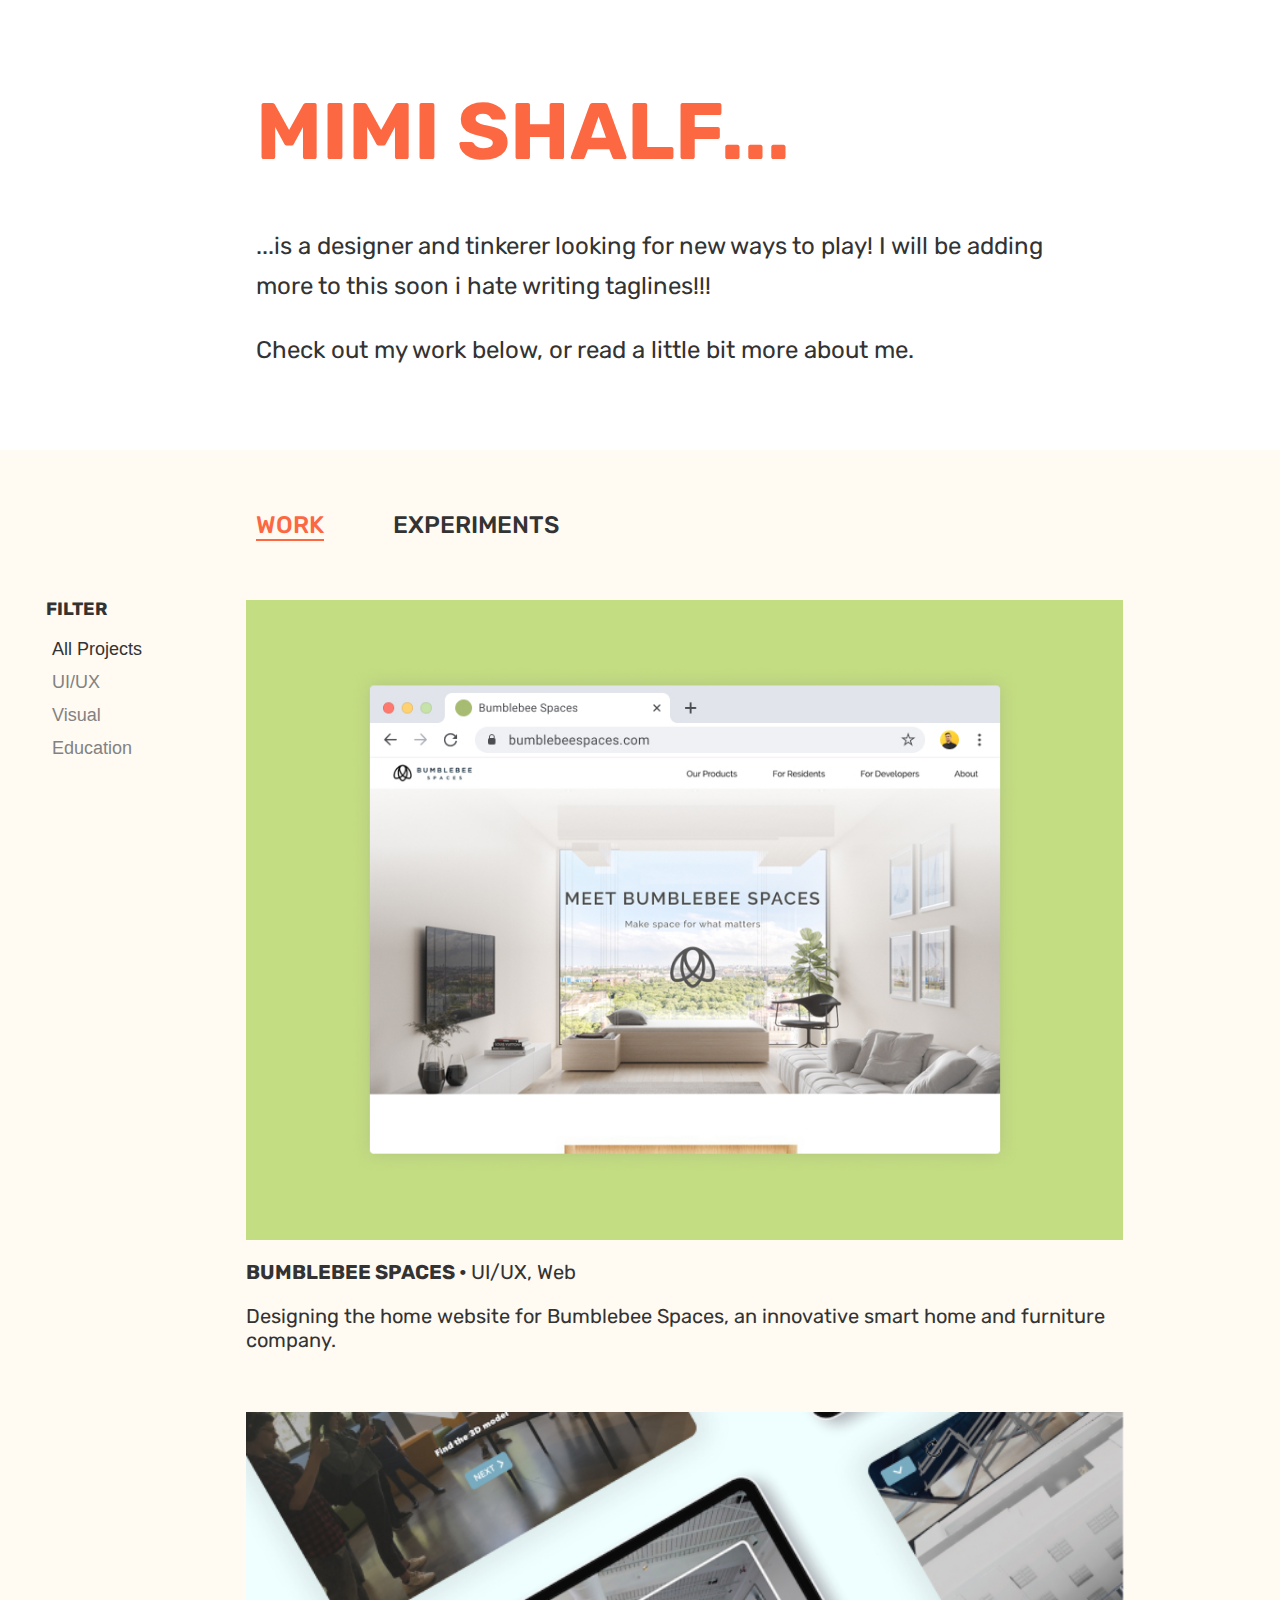
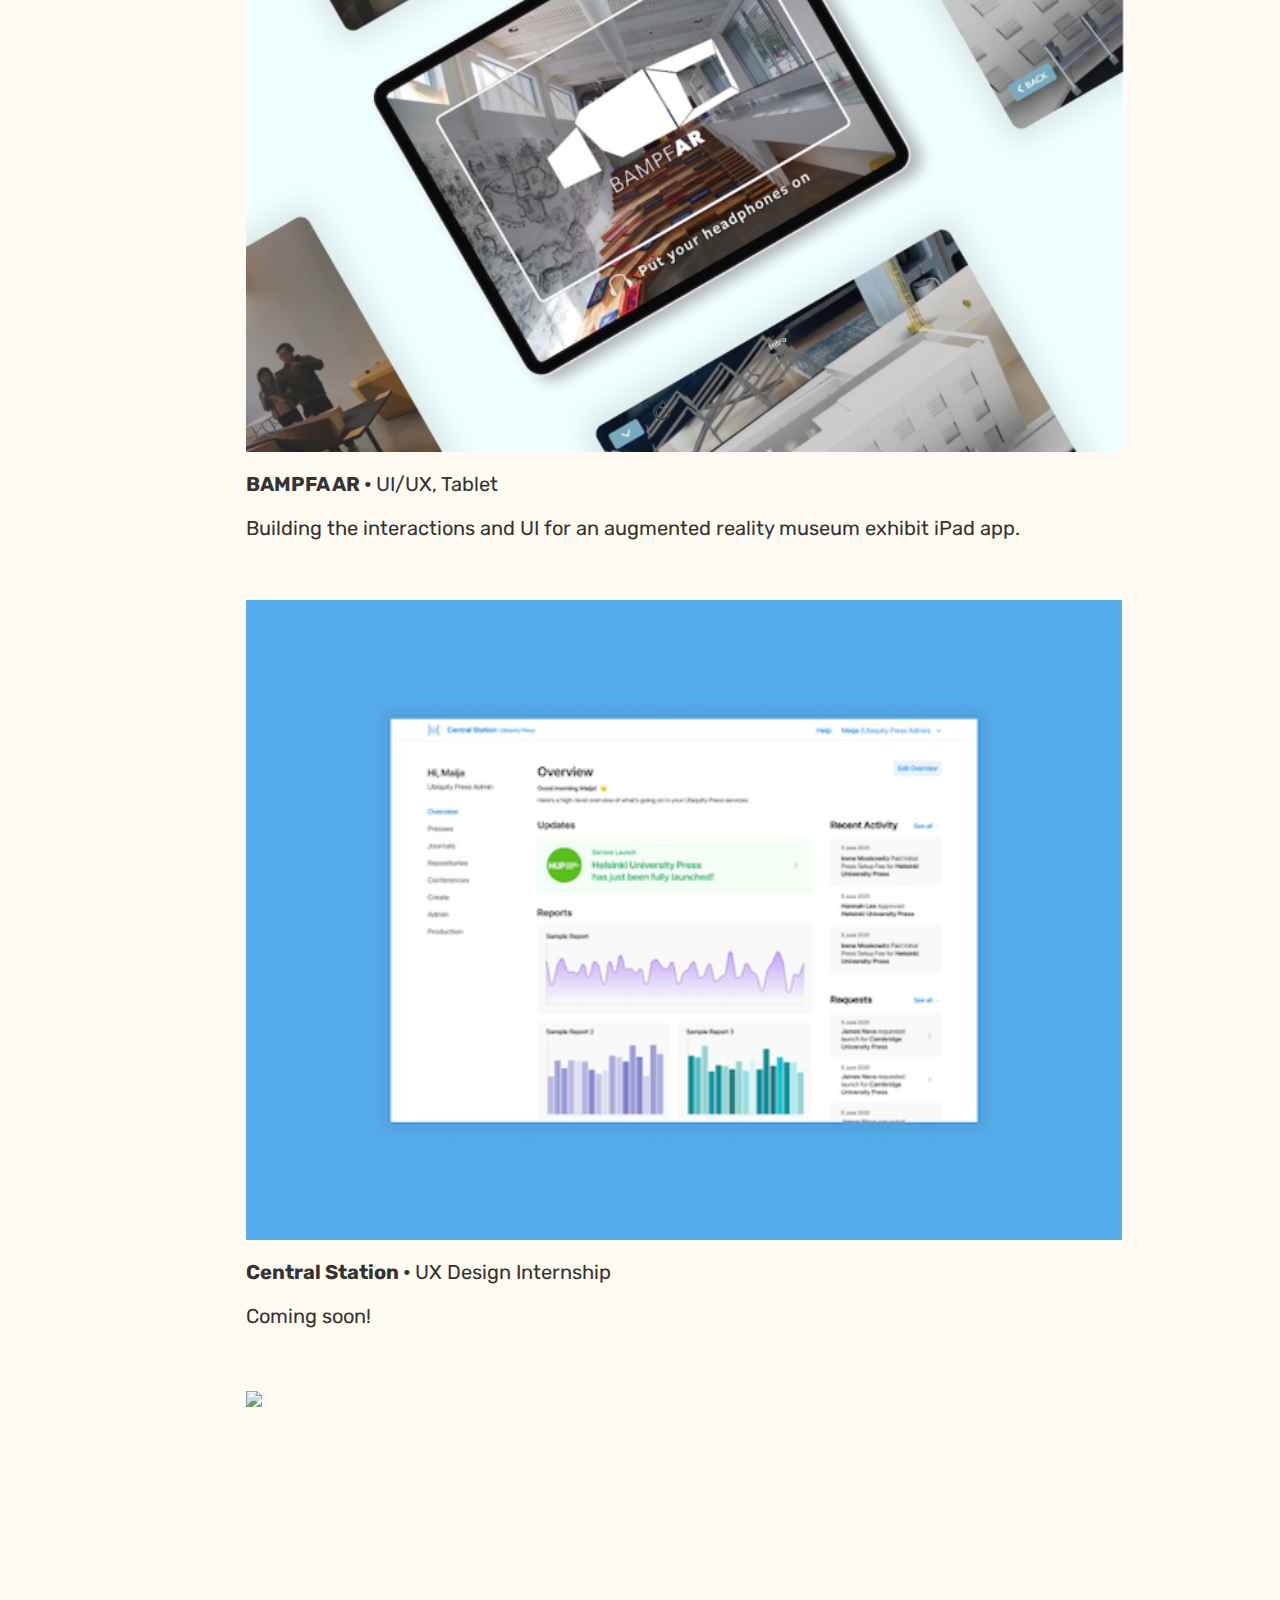
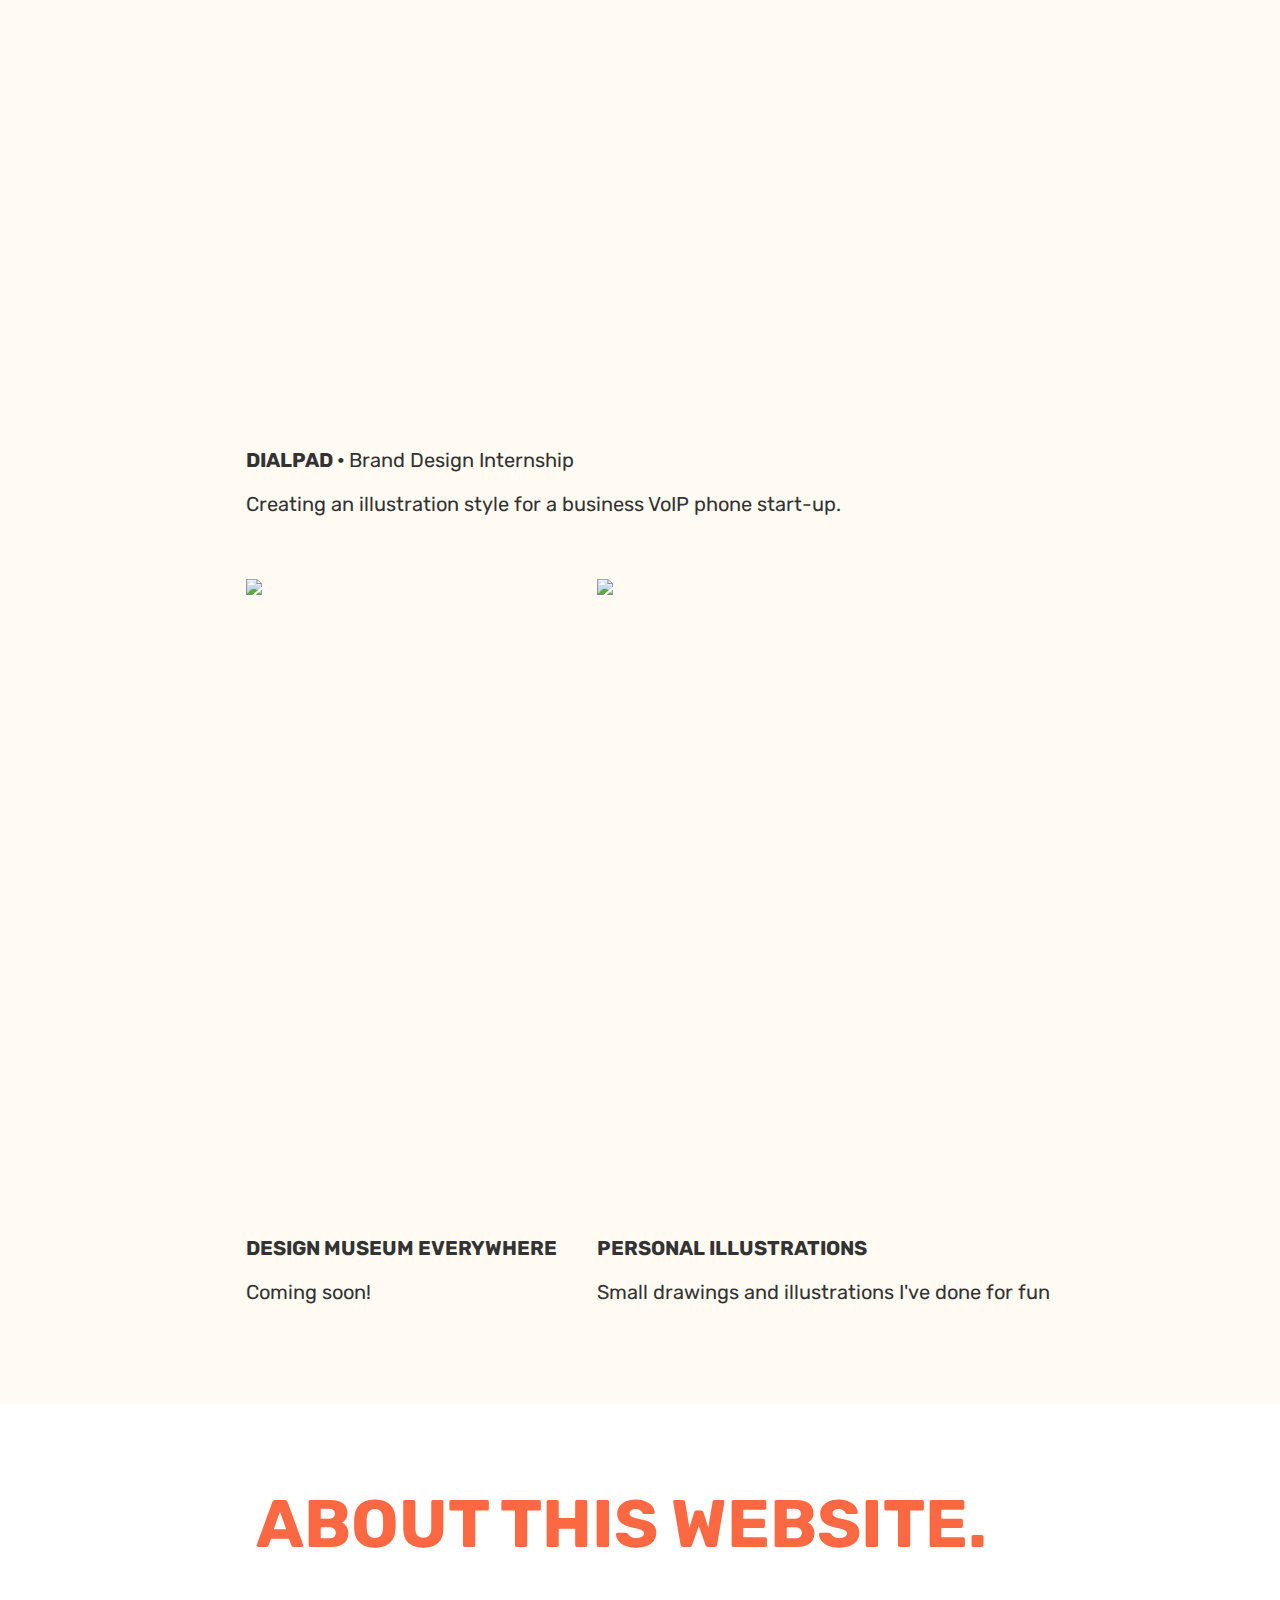
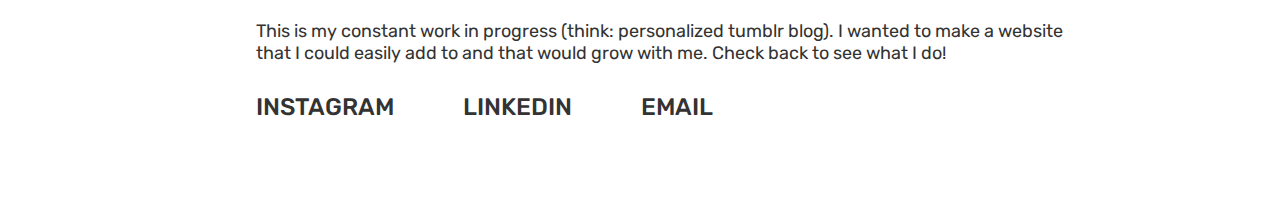
==== index.html @ 66ee8dd3 "added favicon" ====
<!DOCTYPE html>
<html>
<!-- Site accent color: #FF704B -->
<!-- Main text color: #333333 -->
<head>
	<title>Mimi Shalf | Portfolio</title>
	<!-- <meta name="viewport" content="width=device-width, initial-scale=1.0"> -->
	<meta charset="UTF-8"> 
	<meta content="width=device-width, initial-scale=1 user-scalable=yes" name="viewport"/>
	<link href="https://fonts.googleapis.com/css2?family=Rubik:wght@400;500;700&display=swap" rel="stylesheet">
	<link rel="stylesheet" type="text/css" href="resources/css/index.css">

	<!-- favicon -->
	<link rel="apple-touch-icon" sizes="180x180" href="resources/img/favicon_io/apple-touch-icon.png">
	<link rel="icon" type="image/png" sizes="32x32" href="resources/img/favicon_io/favicon-32x32.png">
	<link rel="icon" type="image/png" sizes="16x16" href="resources/img/favicon_io/favicon-16x16.png">

	<script src="https://cdn.jsdelivr.net/npm/p5@1.1.9/lib/p5.js"></script>
    <script src="resources/js/sketch.js"></script>
</head>
	<body>
		<div id="loader">
			<div id="loadingimg" class="center"></div>
		</div>
		<!-- <div class="leftside">
			<h2 class="sidewaystext upper"><a target="_blank" href="https://findtheinvisiblecow.com/">CLICK ME</a></h2>
		</div> -->
		<!-- <h2 class="sidewaystext lower">CLICK ME NEXT</h2> -->
		<div id="sketch-holder"></div>
		<div class="content-container">
			<div class="top-content container">
				<div id="top-title">
					<!-- <img class="logo inline" src="resources/img/logo.png" alt="logo"/> -->
					<h1 class="inline">MIMI SHALF...</h1>
				</div>
				<p class="intro">
					...is a designer and tinkerer looking for new ways to play!  I will be adding more to this soon i hate writing taglines!!!  
				</p>
				<p class="intro">Check out my work below, or read a little bit more about me.</p>
			</div>
			<div id="main-content" class="container">
					<div id="nav">
						<a id="work-navlink" href='work' class="navlink active">WORK</a>
						<a id="exp-navlink" href='experiments' class="navlink">EXPERIMENTS</a>
					</div>
					<div id="work">
						<div id="filtercontainer">
						  <p><b>FILTER</b></p>
						  <button class="btn active2" onclick="filterSelection('all')"> All Projects</button>
						  <button class="btn" onclick="filterSelection('uiux')">UI/UX</button>
						  <button class="btn" onclick="filterSelection('visual')">Visual</button>
						  <button class="btn" onclick="filterSelection('education')">Education</button>
						  <!-- <button class="btn" onclick="filterSelection('interactive')">Interactive</button> -->
						</div>
						<div id="projectcontainer">
							<div id="bbbspaces" class="project uiux">
								<a href="bumblebeespaces.html">
									<div class="img-hover-zoom"><img class="hero projelem" src="resources/img/bbspacescard.jpg"/></div>
									<div class="desc projelem">
										<p><span style="font-weight:700;">BUMBLEBEE SPACES • </span> UI/UX, Web</p>
										<p class="explanation">Designing the home website for Bumblebee Spaces, an innovative smart home and furniture company.</p>
									</div>
								</a>
							</div>
							<div id="bampfa" class="project uiux">
								<a href="bampfaar.html">
									<div class="img-hover-zoom"><img class="hero projelem" src="resources/img/bampfacard.jpg"/></div>
									<div class="desc projelem">
										<p><span style="font-weight:700;">BAMPFA AR • </span> UI/UX, Tablet</p>
										<p class="explanation">Building the interactions and UI for an augmented reality museum exhibit iPad app.</p>
									</div>
								</a>
							</div>
							<div id="up" class="project uiux">
								<div class="img-hover-zoom"><img class="hero projelem" src="resources/img/up_card.png"/></div>
								<div class="desc projelem">
									<p><span style="font-weight:700;">Central Station • </span> UX Design Internship</p>
									<p class="explanation">Coming soon!</p>
								</div>
							</div>
							<div id="dialpad" class="project visual">
								<div class="img-hover-zoom"><img class="hero projelem" src="resources/img/dialpadcard.jpg"/></div>
								<div class="desc projelem">
									<p><span style="font-weight:700;">DIALPAD • </span> Brand Design Internship</p>
									<p class="explanation">Creating an illustration style for a business VoIP phone start-up.</p>
								</div>
							</div>
							<div id="dme" class="project education">
								<div class="img-hover-zoom"><img class="hero projelem" src="resources/img/sdp_card.jpg"/></div>
								<div class="desc projelem">
									<p><span style="font-weight:700;">DESIGN MUSEUM EVERYWHERE</span></p>
									<p class="explanation">Coming soon!</p>
								</div>
							</div>
							<div id="dme" class="project visual">
								<a href="illustrations.html">
									<div class="img-hover-zoom"><img class="hero projelem" src="resources/img/illustrationscard.jpg"/></div>
									<div class="desc projelem">
										<p><span style="font-weight:700;">PERSONAL ILLUSTRATIONS</span></p>
										<p class="explanation">Small drawings and illustrations I've done for fun</p>
									</div>
								</a>
							</div>
						</div>
					</div>
					<div id="experiments">
						<div id="workarea"><b>No experiments yet!  Check back later.</b></div>
					</div>
			</div>
			<div class="footer-content container">
				<h2>ABOUT THIS WEBSITE.</h2>
				<p>This is my constant work in progress (think: personalized tumblr blog).  I wanted to make a website that I could easily add to and that would grow with me.  Check back to see what I do!
				</p>
				<div class="socials">
					<a class="link" href="https://www.instagram.com/pamimus/" target=_blank>INSTAGRAM</a>
					<a class="link" href="https://www.linkedin.com/in/mimishalf/" target=_blank>LINKEDIN</a>
					<a class="link" href="mailto:mimishalf@mac.com" target=_blank>EMAIL</a>
				</div>
			</div>
		</div></div>
		<script src="https://ajax.googleapis.com/ajax/libs/jquery/3.1.0/jquery.min.js"></script>
		<script src="resources/js/scripts.js"></script>
		<script src="resources/js/loading.js"></script>
	</body> 
</html>
---- resources/css/index.css ----
body {
	height: auto;
	margin: 0;
	padding: 0;
	width: 100%;
	font-family: 'Rubik', sans-serif;
	color: #333333;
	font-size: 18px;
}

h1 {
	font-weight: 700;
	color: #FB6842;
	font-size: 80px; 
}

h2 {
	font-weight: 700;
	color: #FB6842;
	font-size: 67px;
}

a {
	text-decoration: none;
	color: inherit;
}

/*loading animation*/
#loader {  
	z-index: 99;
	position:absolute;
    top:0;
	left:0;
	width:100%;
	height:100%;
	background-color:#fff;
}

#loadingimg {
	position: absolute;
	border: 12px solid #f3f3f3; 
    border-radius: 50%; 
    border-top: 12px solid #FB6842; 
    width: 70px; 
    height: 70px; 
    animation: spin 1.5s linear infinite;
    z-index: 100;
} 
  
@keyframes spin { 
    100% { 
        transform: rotate(360deg); 
    } 
} 
  
.center { 
    position: absolute; 
    top: 0; 
    bottom: 0; 
    left: 0; 
    right: 0; 
    margin: auto; 
}


/*GENERAL PAGE FORMATTING START*/

.top-content {
	margin-top: -90px;
	padding-right: 16vw;
	padding-left: 17vw;
	/*overflow: hidden;*/
	/*top: 0;*/
	/*position: absolute;*/
}
/*reducing space between top title and bottom*/
#top-title {
	margin-bottom: -30px;
}
/*formatting text for intro paragraph*/
.intro {
	font-size: 24px;
	line-height: 40px;
}
#sketch-holder {
	position: relative;
}
/*holds all content in index.html*/
.content-container {
	/*max-width: 796px;*/
	top: 0;
	position: absolute;
	margin-left: 3vw;
	margin-right: 3vw;
	padding-top: 120px;
}

/*individual div containers*/
.container { 
	margin-bottom: 80px;
}

.footer-content {
	padding-right: 17vw;
	padding-left: 17vw;
}
/*for inline elems (mainly main title)*/
.inline {
	display: inline-block;
	vertical-align: middle;
}

#nav {
	/*margin-left: 3vw;*/
	margin-bottom: 30px;
}

/*for all individual link elems (social links and nav menu)*/
.link, .navlink {
	font-weight: 500;
	margin-right: 65px;
	text-decoration: none;
	color: #333333;
	font-size: 24px;
	line-height: 50px;
}

.link:hover, .navlink:hover {
	color: #FB6842;
	transition: 0.3s;
}

/*when a menu element is active*/
.active {
	 border-bottom: 2px solid currentColor;
	 color: #FB6842;
}

.logo {
	margin-right: 30px;
}

/*GENERAL PAGE FORMATTING END*/

/*CONTENT HIDE/SHOW STUFF START*/
#experiments {
	display: none;
}
/*CONTENT HIDE/SHOW STUFF END*/

/*PROJECT CARDS FORMATTING START*/
.hero {
	height: 300px;
}

/*Image hover zoom effect*/
.img-hover-zoom{
	height: 300px;
	overflow: hidden;
}

.img-hover-zoom img {
  transition: transform .5s ease;
}

.img-hover-zoom:hover img {
  opacity: 0.8;
  transition: 0.5s ease;
  transform: scale(1.05);
}

/*Entire project card formatting*/
.project {
	margin-top: 20px;
	margin-right: 40px;
	margin-bottom: 20px;
}

.project:hover {
	cursor: pointer;
}

/*Work section formatting*/
#work {
	margin-right: 10vw;
	display:flex;
	/*width: 100%;*/
}

#projectcontainer {
	display: inline-flex;
	flex-wrap: wrap;
	align-items: stretch;
	font-size: 20px;
}

/*FILTER START*/
#filtercontainer {
	display: flex;
	flex-direction: column;
	margin: initial;
	margin-left: -210px;
	margin-right: 7vw;
	/*width: 20vw;*/
}

/*responsiveness*/
@media screen and (max-width: 1080px) {
	#filtercontainer {
		display: none;
	}
}

.btn {
	color: #828282;
	font-weight: 500;
	margin-bottom: 10px;
	font-size: 18px;
	text-align: left;
	min-width: 110px;
}

.active2 {
	color: #333333;
	/*font-weight: 600;*/
}

.hide {
	display:none;
}

button {
	border: none;
	background: none;
}

button:focus {
	outline: 0;
}

button:hover {
	cursor: pointer;
	color: #333333;
	transition: 0.5s;
	/*font-weight: 700;*/
}
/*FILTER END*/
/*PROJECT FORMATTING END*/

/*Experiments*/
#workarea {
	margin-top: 30px;
	padding: 20px;
	width: 62vw;
	height: 78vh;
	outline: 2px solid #FB6842;
}
/*PROJECT CARDS FORMATTING END*/

/*TAN BACKGROUND FORMATTING START*/
#main-content {
	padding-top: 50px;
	padding-bottom: 60px;
	background-color: #FFFAF2;
	width: 85%;
	margin-left: -3vw;
	padding-left: 20vw;
}
/*TAN BACKGROUND FORMATTING END*/

@media screen and (max-width: 1300px) {
	.hero {
		height: 50vw;
	}
	.desc {
		margin-top: 0;
	}
	.img-hover-zoom{
		height: 50vw;
		overflow: hidden;
	}
}

@media screen and (max-width: 750px) {
	#projectcontainer {
	display: inline-flex;
	flex-wrap: wrap;
	align-items: stretch;
	font-size: 20px;
	margin-left: 10px;
}

}
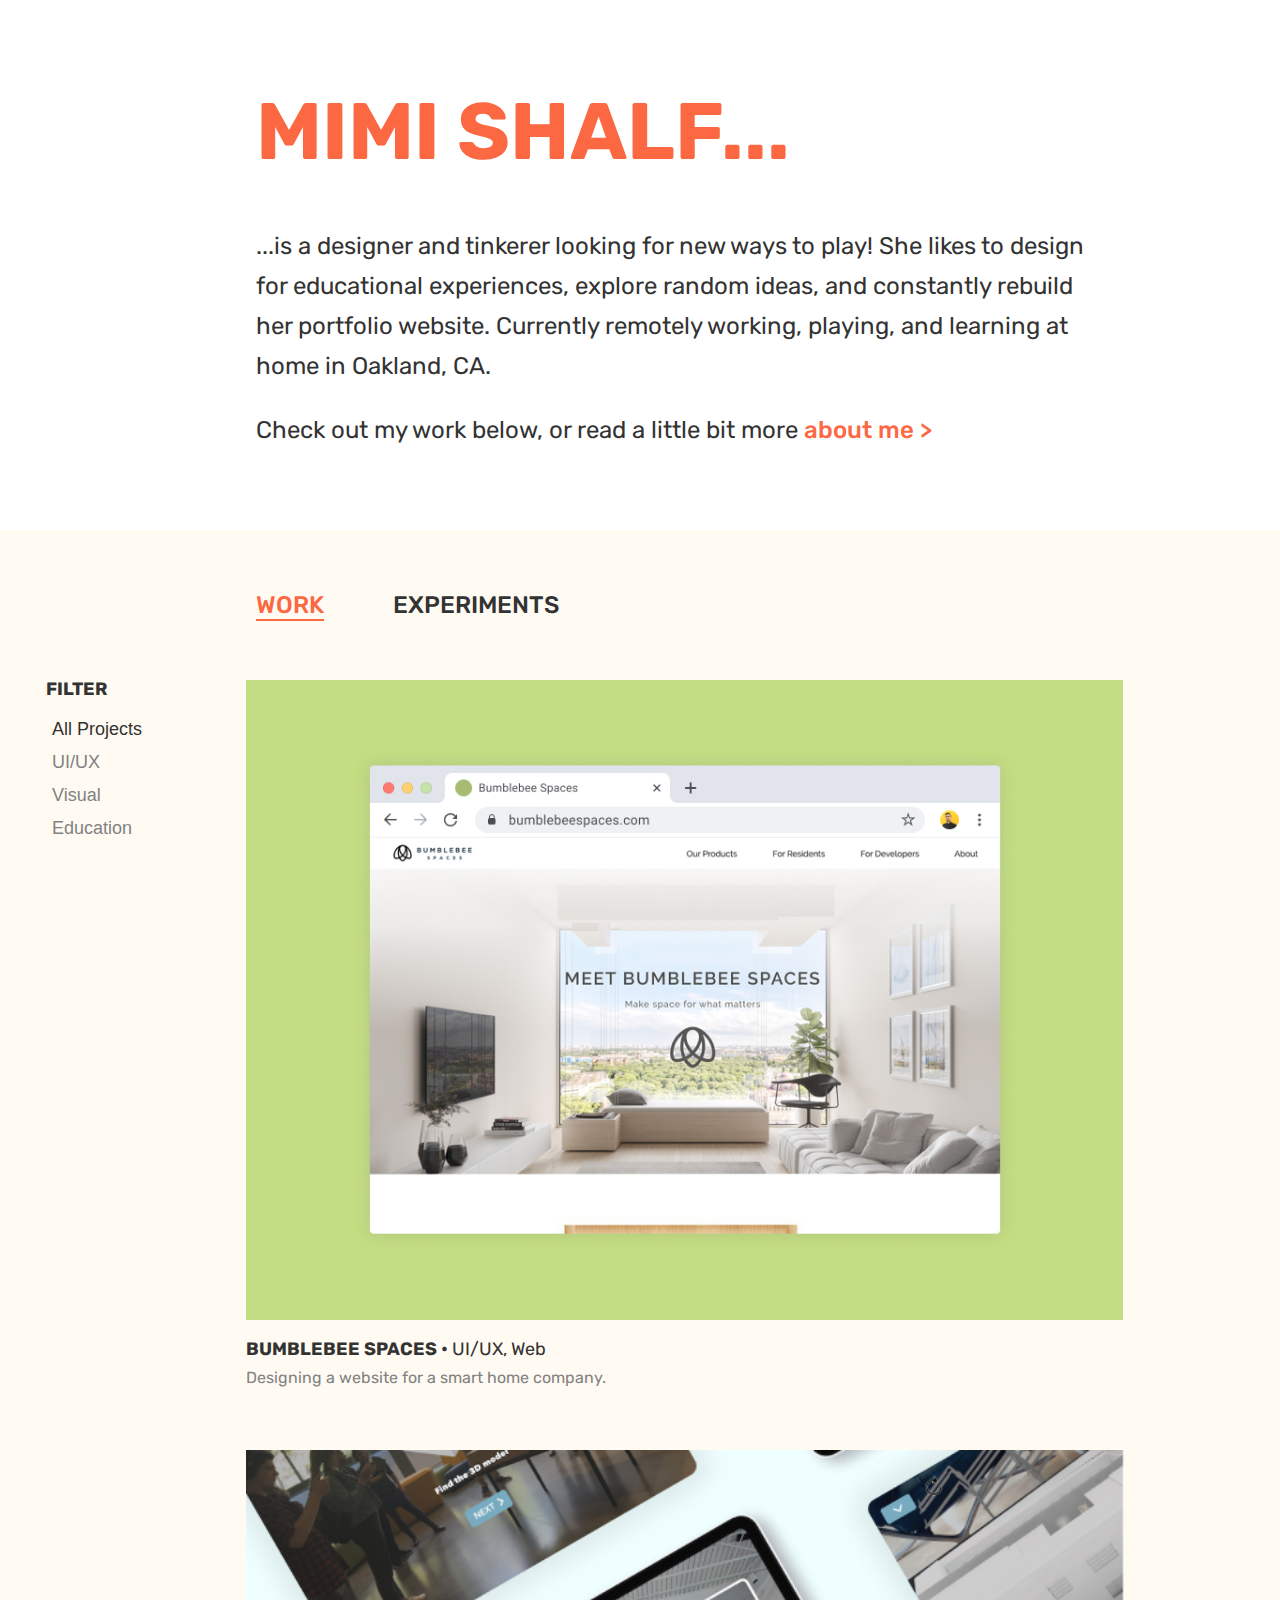
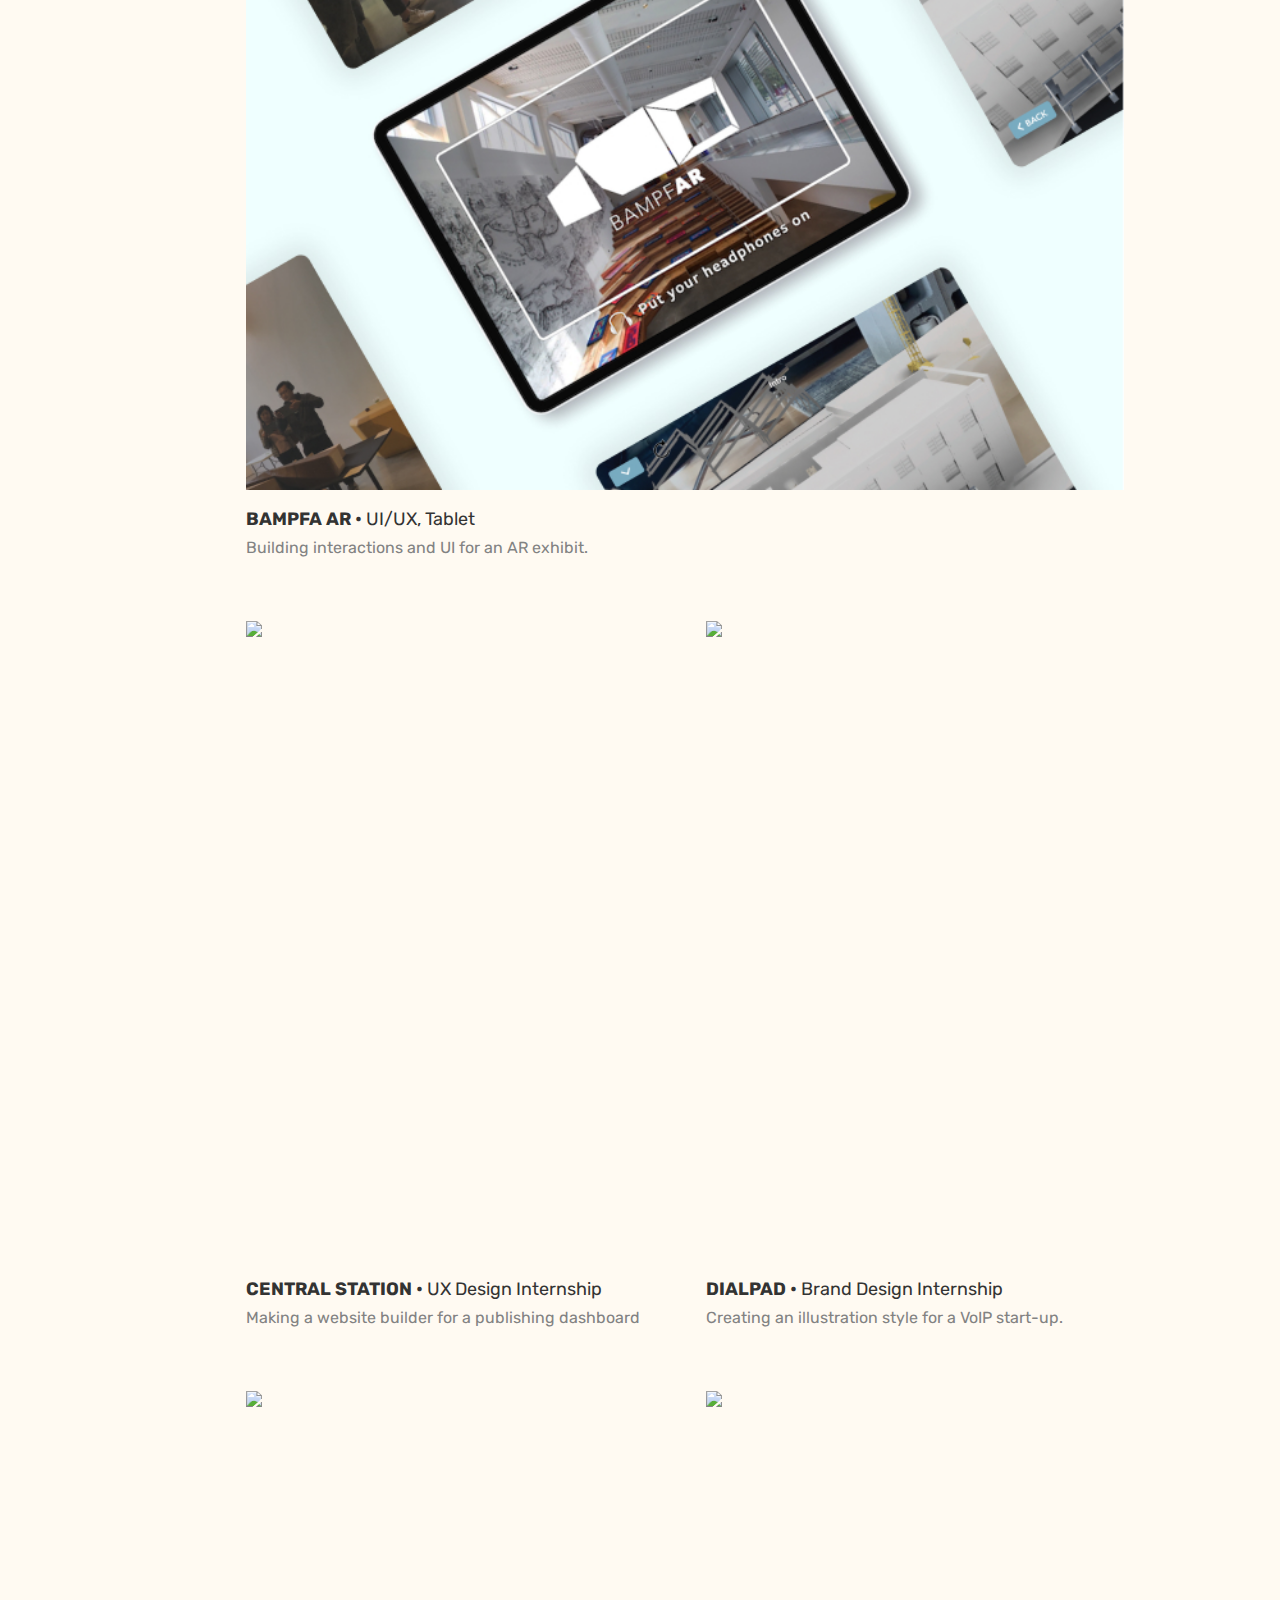
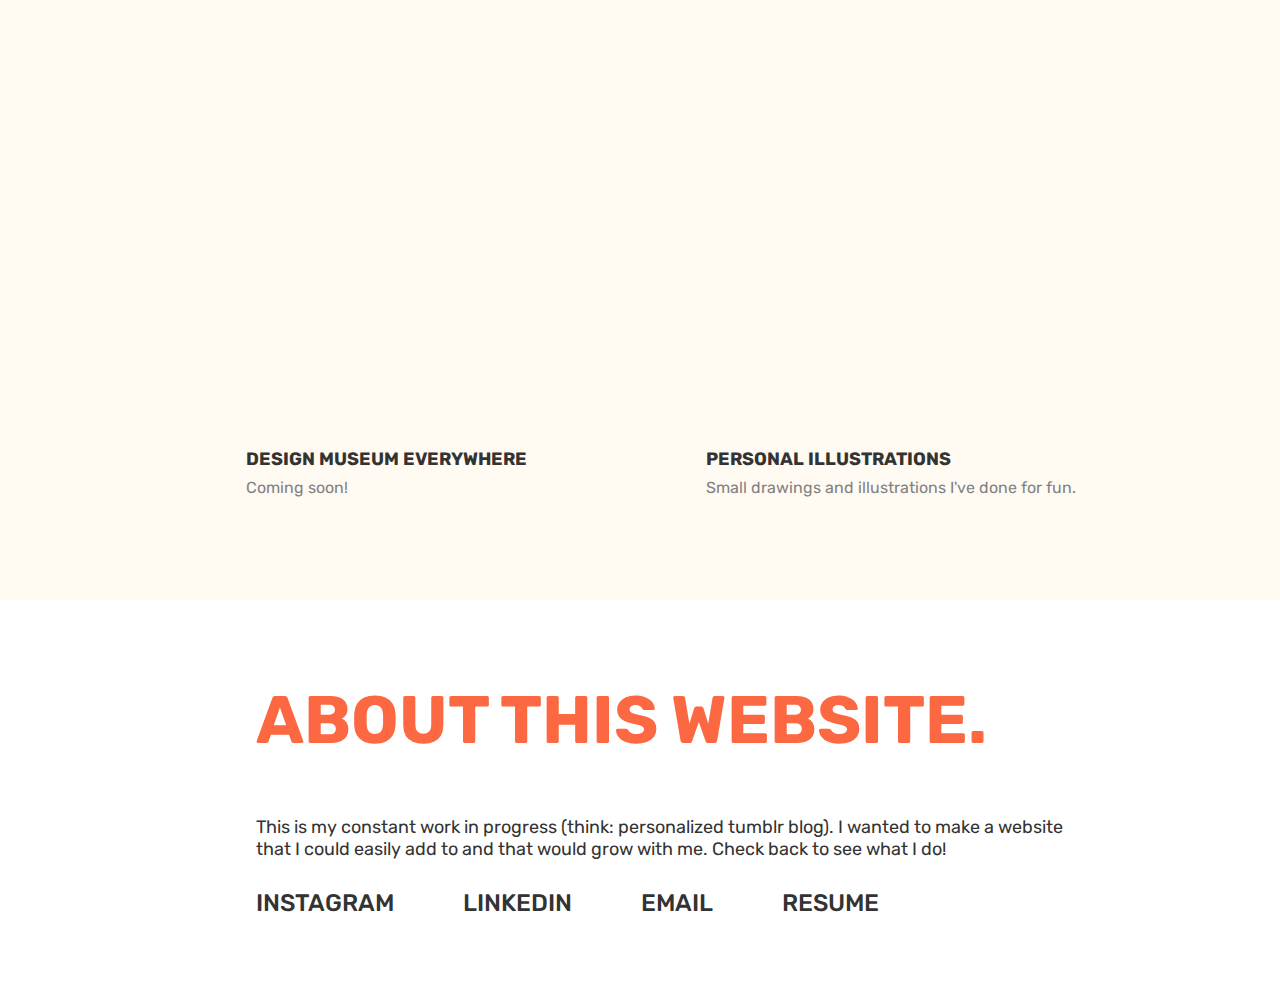
==== commit 51ac8830: "added Ubiquity Press" ====
--- a/index.html
+++ b/index.html
@@ -34,9 +34,9 @@
 					<h1 class="inline">MIMI SHALF...</h1>
 				</div>
 				<p class="intro">
-					...is a designer and tinkerer looking for new ways to play!  I will be adding more to this soon i hate writing taglines!!!  
+					...is a designer and tinkerer looking for new ways to play!  She likes to design for educational experiences, explore random ideas, and constantly rebuild her portfolio website.  Currently remotely working, playing, and learning at home in Oakland, CA.     
 				</p>
-				<p class="intro">Check out my work below, or read a little bit more about me.</p>
+				<p class="intro">Check out my work below, or read a little bit more <span style="font-weight:500;color:#FB6842;"><a id="aboutunderline" href="aboutme.html">about me</a> ></span></p>
 			</div>
 			<div id="main-content" class="container">
 					<div id="nav">
@@ -58,7 +58,7 @@
 									<div class="img-hover-zoom"><img class="hero projelem" src="resources/img/bbspacescard.jpg"/></div>
 									<div class="desc projelem">
 										<p><span style="font-weight:700;">BUMBLEBEE SPACES • </span> UI/UX, Web</p>
-										<p class="explanation">Designing the home website for Bumblebee Spaces, an innovative smart home and furniture company.</p>
+										<p class="explanation">Designing a website for a smart home company.</p>
 									</div>
 								</a>
 							</div>
@@ -67,22 +67,24 @@
 									<div class="img-hover-zoom"><img class="hero projelem" src="resources/img/bampfacard.jpg"/></div>
 									<div class="desc projelem">
 										<p><span style="font-weight:700;">BAMPFA AR • </span> UI/UX, Tablet</p>
-										<p class="explanation">Building the interactions and UI for an augmented reality museum exhibit iPad app.</p>
+										<p class="explanation">Building interactions and UI for an AR exhibit.</p>
 									</div>
 								</a>
 							</div>
 							<div id="up" class="project uiux">
-								<div class="img-hover-zoom"><img class="hero projelem" src="resources/img/up_card.png"/></div>
-								<div class="desc projelem">
-									<p><span style="font-weight:700;">Central Station • </span> UX Design Internship</p>
-									<p class="explanation">Coming soon!</p>
-								</div>
+								<a href="ubiquitypress.html">
+									<div class="img-hover-zoom"><img class="hero projelem" src="resources/img/upcard.jpg"/></div>
+									<div class="desc projelem">
+										<p><span style="font-weight:700;">CENTRAL STATION • </span> UX Design Internship</p>
+										<p class="explanation">Making a website builder for a publishing dashboard</p>
+									</div>
+								</a>
 							</div>
 							<div id="dialpad" class="project visual">
 								<div class="img-hover-zoom"><img class="hero projelem" src="resources/img/dialpadcard.jpg"/></div>
 								<div class="desc projelem">
 									<p><span style="font-weight:700;">DIALPAD • </span> Brand Design Internship</p>
-									<p class="explanation">Creating an illustration style for a business VoIP phone start-up.</p>
+									<p class="explanation">Creating an illustration style for a VoIP start-up.</p>
 								</div>
 							</div>
 							<div id="dme" class="project education">
@@ -97,7 +99,7 @@
 									<div class="img-hover-zoom"><img class="hero projelem" src="resources/img/illustrationscard.jpg"/></div>
 									<div class="desc projelem">
 										<p><span style="font-weight:700;">PERSONAL ILLUSTRATIONS</span></p>
-										<p class="explanation">Small drawings and illustrations I've done for fun</p>
+										<p class="explanation">Small drawings and illustrations I've done for fun.</p>
 									</div>
 								</a>
 							</div>
@@ -115,6 +117,7 @@
 					<a class="link" href="https://www.instagram.com/pamimus/" target=_blank>INSTAGRAM</a>
 					<a class="link" href="https://www.linkedin.com/in/mimishalf/" target=_blank>LINKEDIN</a>
 					<a class="link" href="mailto:mimishalf@mac.com" target=_blank>EMAIL</a>
+					<a class="link" href="resources/mimishalf_resume.pdf" target=_blank>RESUME</a>
 				</div>
 			</div>
 		</div></div>
--- a/resources/css/index.css
+++ b/resources/css/index.css
@@ -172,12 +172,22 @@
 /*Entire project card formatting*/
 .project {
 	margin-top: 20px;
-	margin-right: 40px;
-	margin-bottom: 20px;
+	margin-right: 60px;
+	margin-bottom: 27px;
 }
 
 .project:hover {
 	cursor: pointer;
+}
+
+.desc {
+	width: 400px;
+}
+
+.explanation {
+	margin-top: -10px;
+	font-size: 16px;
+	color: #828282;;
 }
 
 /*Work section formatting*/
@@ -191,7 +201,7 @@
 	display: inline-flex;
 	flex-wrap: wrap;
 	align-items: stretch;
-	font-size: 20px;
+	font-size: 18px;
 }
 
 /*FILTER START*/
@@ -283,11 +293,17 @@
 
 @media screen and (max-width: 750px) {
 	#projectcontainer {
-	display: inline-flex;
-	flex-wrap: wrap;
-	align-items: stretch;
-	font-size: 20px;
-	margin-left: 10px;
-}
-
-}
+		display: inline-flex;
+		flex-wrap: wrap;
+		align-items: stretch;
+		font-size: 20px;
+		margin-left: 10px;
+	}
+
+}
+
+#aboutunderline:hover {
+	transition: 0.5s;
+	text-decoration: underline;
+}
+
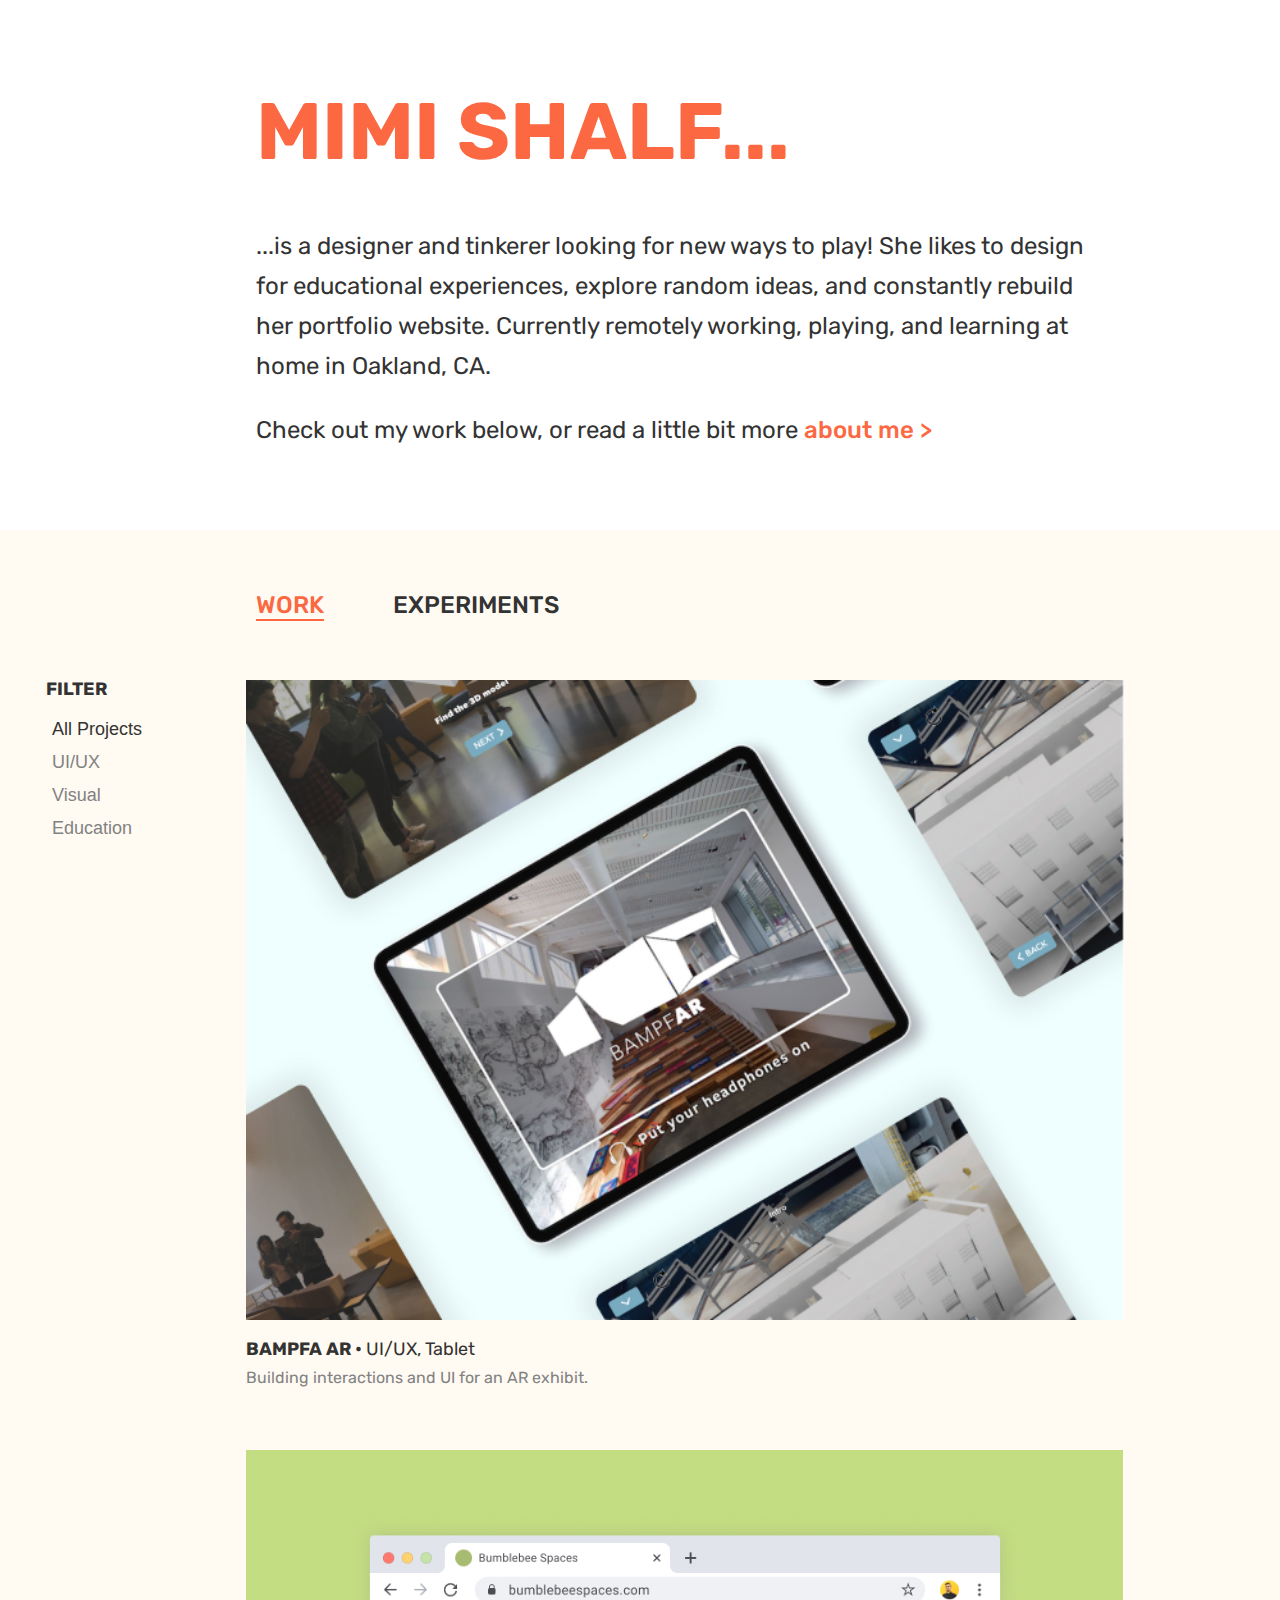
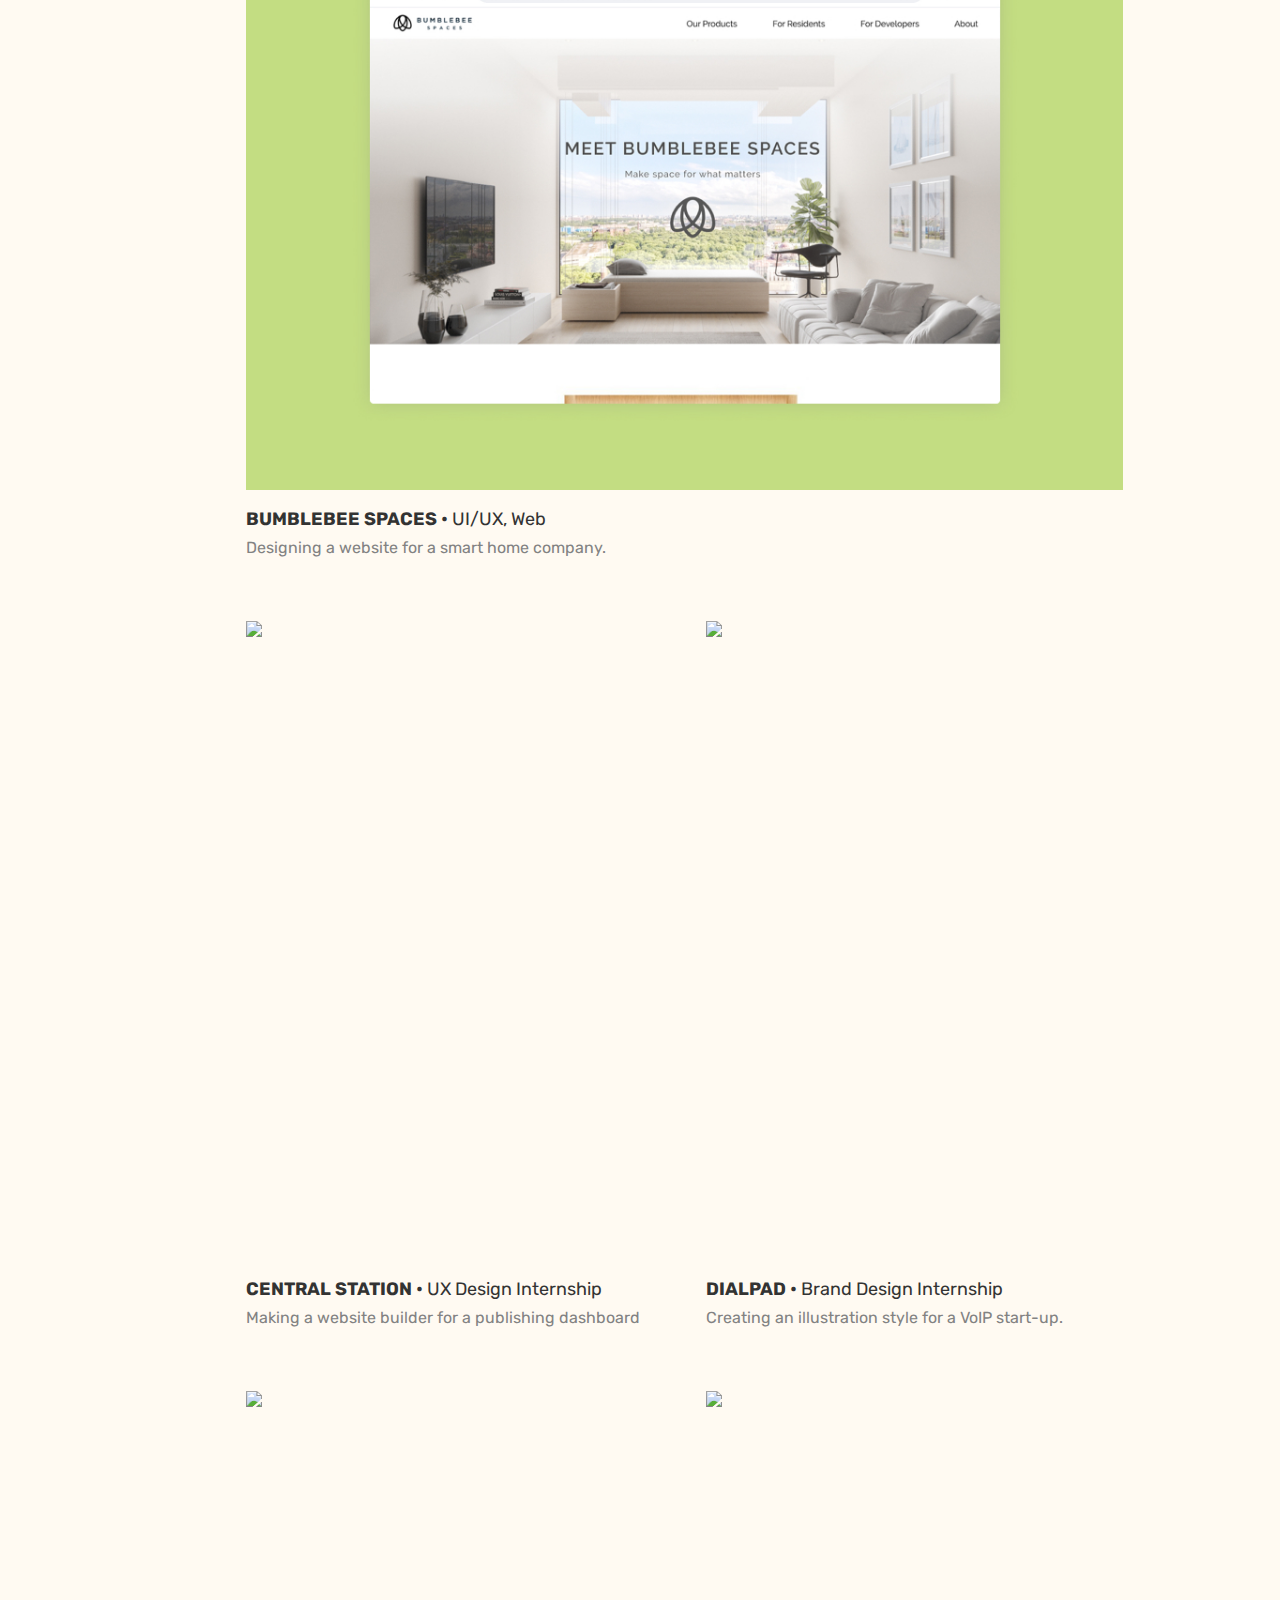
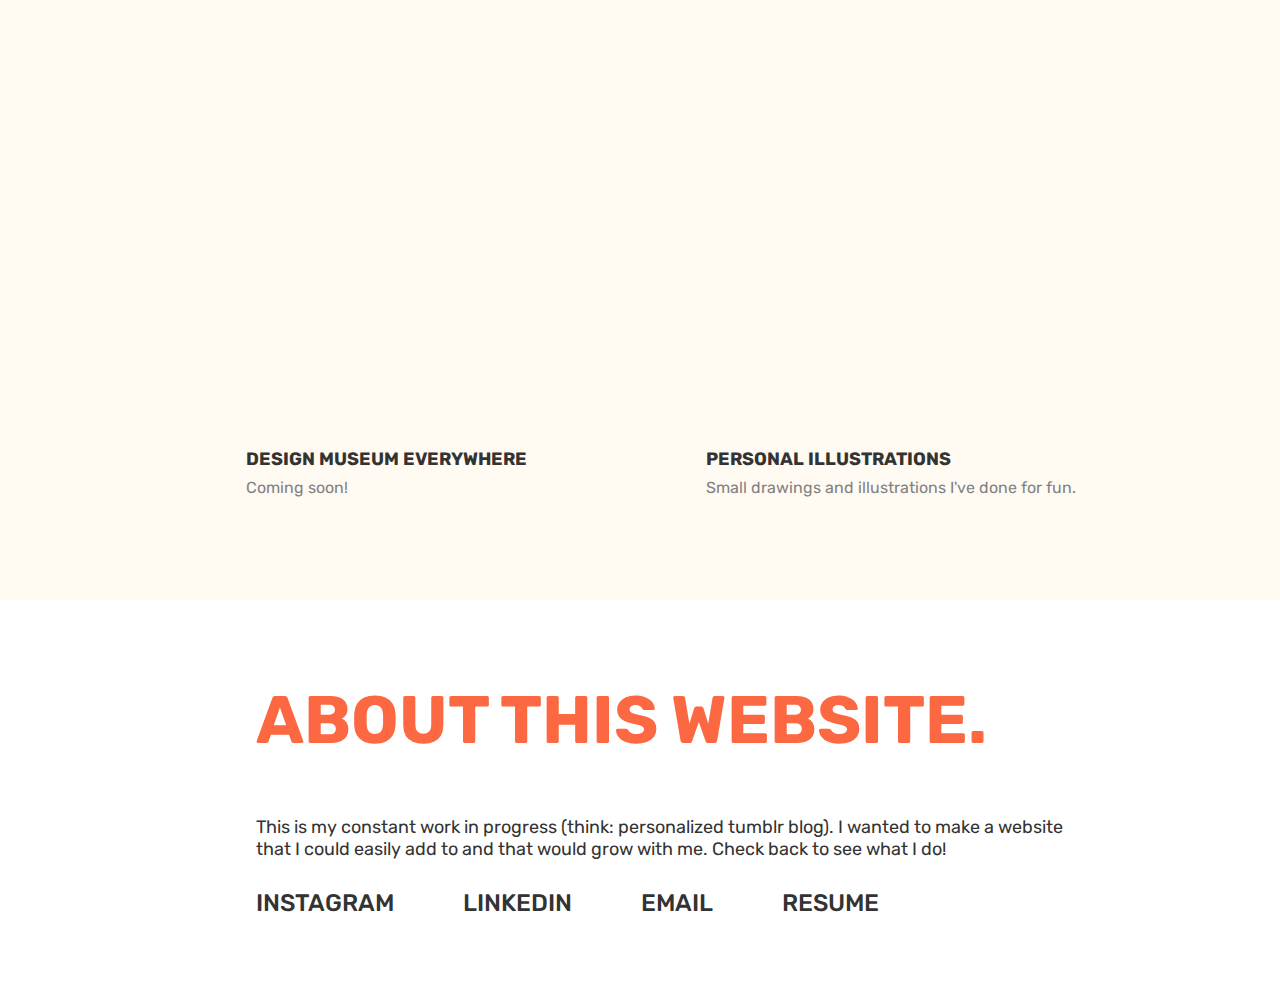
==== commit 57c3fb96: "rearranged projects, did some light edits to UP" ====
--- a/index.html
+++ b/index.html
@@ -53,21 +53,21 @@
 						  <!-- <button class="btn" onclick="filterSelection('interactive')">Interactive</button> -->
 						</div>
 						<div id="projectcontainer">
+							<div id="bampfa" class="project uiux">
+								<a href="bampfaar.html">
+									<div class="img-hover-zoom"><img class="hero projelem" src="resources/img/bampfacard.jpg"/></div>
+									<div class="desc projelem">
+										<p><span style="font-weight:700;">BAMPFA AR • </span> UI/UX, Tablet</p>
+										<p class="explanation">Building interactions and UI for an AR exhibit.</p>
+									</div>
+								</a>
+							</div>
 							<div id="bbbspaces" class="project uiux">
 								<a href="bumblebeespaces.html">
 									<div class="img-hover-zoom"><img class="hero projelem" src="resources/img/bbspacescard.jpg"/></div>
 									<div class="desc projelem">
 										<p><span style="font-weight:700;">BUMBLEBEE SPACES • </span> UI/UX, Web</p>
 										<p class="explanation">Designing a website for a smart home company.</p>
-									</div>
-								</a>
-							</div>
-							<div id="bampfa" class="project uiux">
-								<a href="bampfaar.html">
-									<div class="img-hover-zoom"><img class="hero projelem" src="resources/img/bampfacard.jpg"/></div>
-									<div class="desc projelem">
-										<p><span style="font-weight:700;">BAMPFA AR • </span> UI/UX, Tablet</p>
-										<p class="explanation">Building interactions and UI for an AR exhibit.</p>
 									</div>
 								</a>
 							</div>
@@ -81,11 +81,13 @@
 								</a>
 							</div>
 							<div id="dialpad" class="project visual">
-								<div class="img-hover-zoom"><img class="hero projelem" src="resources/img/dialpadcard.jpg"/></div>
-								<div class="desc projelem">
-									<p><span style="font-weight:700;">DIALPAD • </span> Brand Design Internship</p>
-									<p class="explanation">Creating an illustration style for a VoIP start-up.</p>
-								</div>
+								<a href="dialpad.html">
+									<div class="img-hover-zoom"><img class="hero projelem" src="resources/img/dialpadcard.jpg"/></div>
+									<div class="desc projelem">
+										<p><span style="font-weight:700;">DIALPAD • </span> Brand Design Internship</p>
+										<p class="explanation">Creating an illustration style for a VoIP start-up.</p>
+									</div>
+								</a>
 							</div>
 							<div id="dme" class="project education">
 								<div class="img-hover-zoom"><img class="hero projelem" src="resources/img/sdp_card.jpg"/></div>
@@ -116,13 +118,13 @@
 				<div class="socials">
 					<a class="link" href="https://www.instagram.com/pamimus/" target=_blank>INSTAGRAM</a>
 					<a class="link" href="https://www.linkedin.com/in/mimishalf/" target=_blank>LINKEDIN</a>
-					<a class="link" href="mailto:mimishalf@mac.com" target=_blank>EMAIL</a>
+					<a class="link" href="mailto:kmlshalf@gmail.com" target=_blank>EMAIL</a>
 					<a class="link" href="resources/mimishalf_resume.pdf" target=_blank>RESUME</a>
 				</div>
 			</div>
 		</div></div>
 		<script src="https://ajax.googleapis.com/ajax/libs/jquery/3.1.0/jquery.min.js"></script>
 		<script src="resources/js/scripts.js"></script>
-		<script src="resources/js/loading.js"></script>
+		<!-- <script src="resources/js/loading.js"></script> -->
 	</body> 
 </html>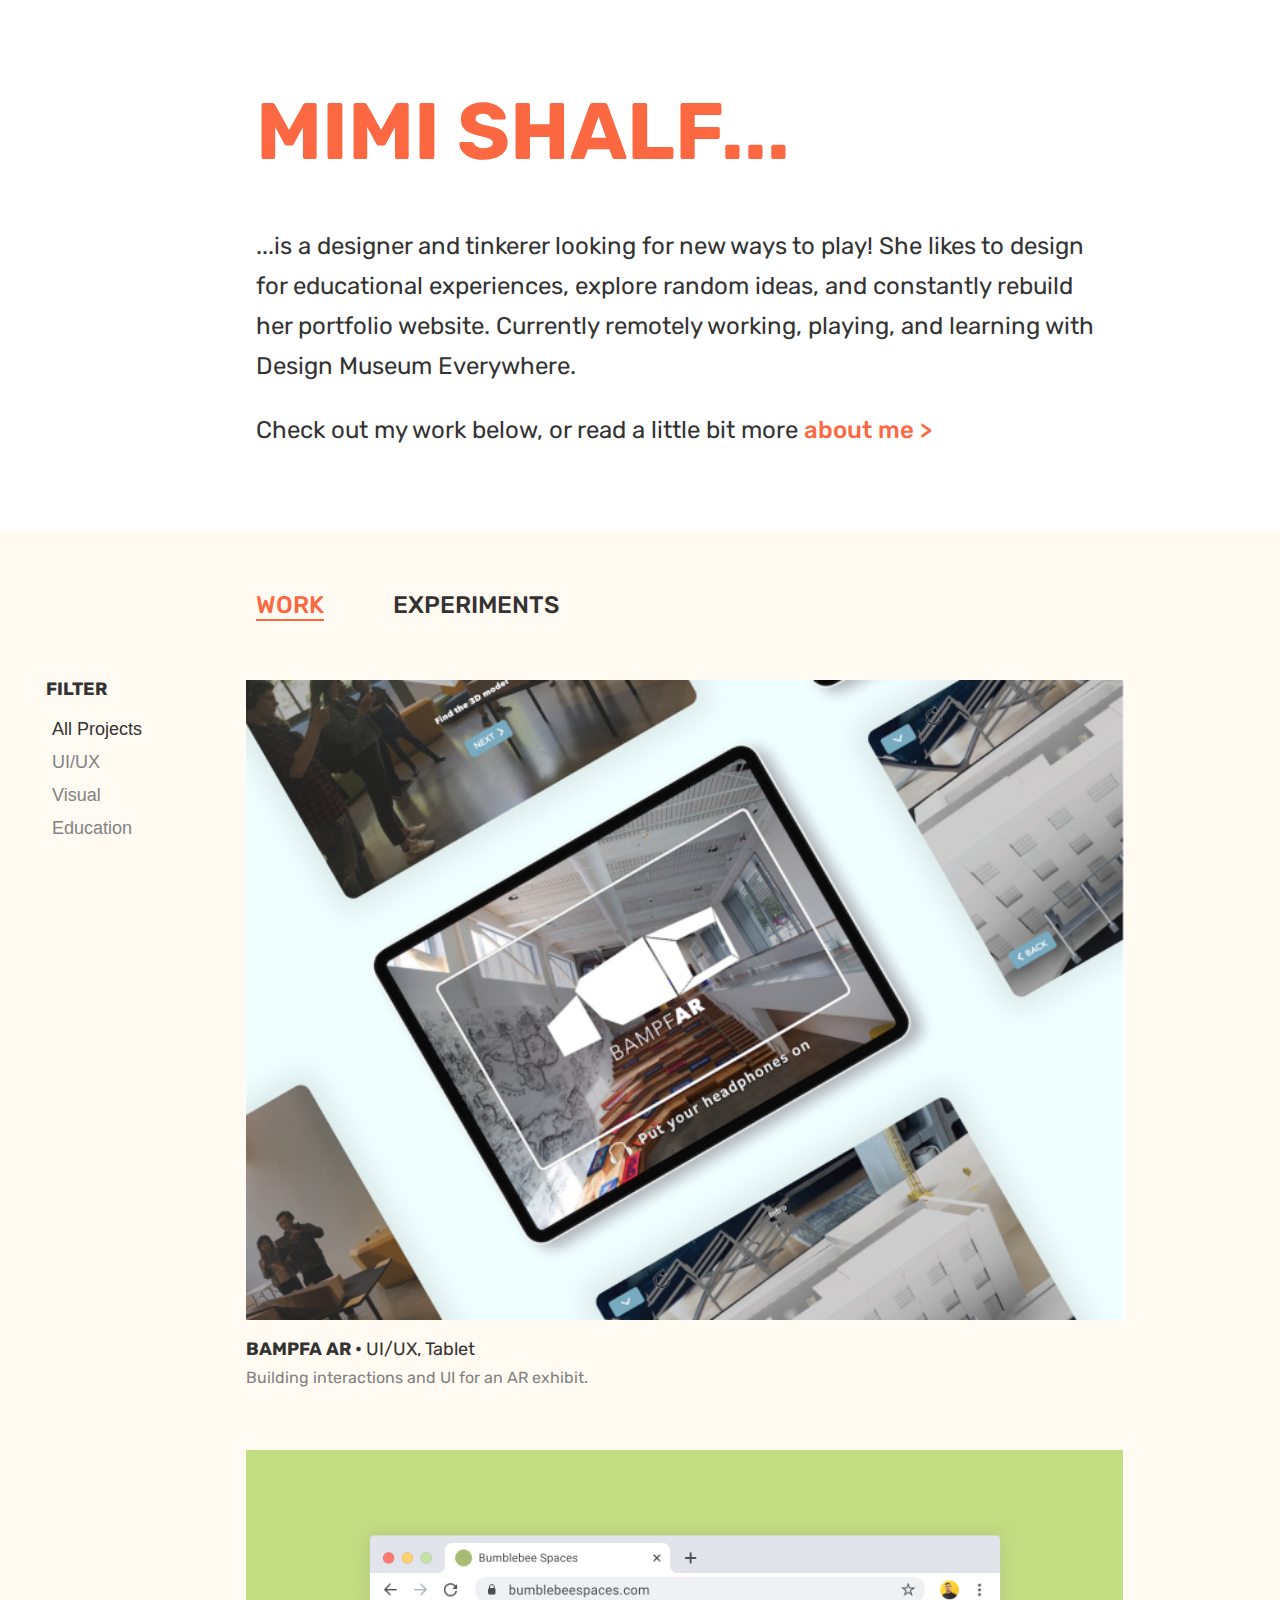
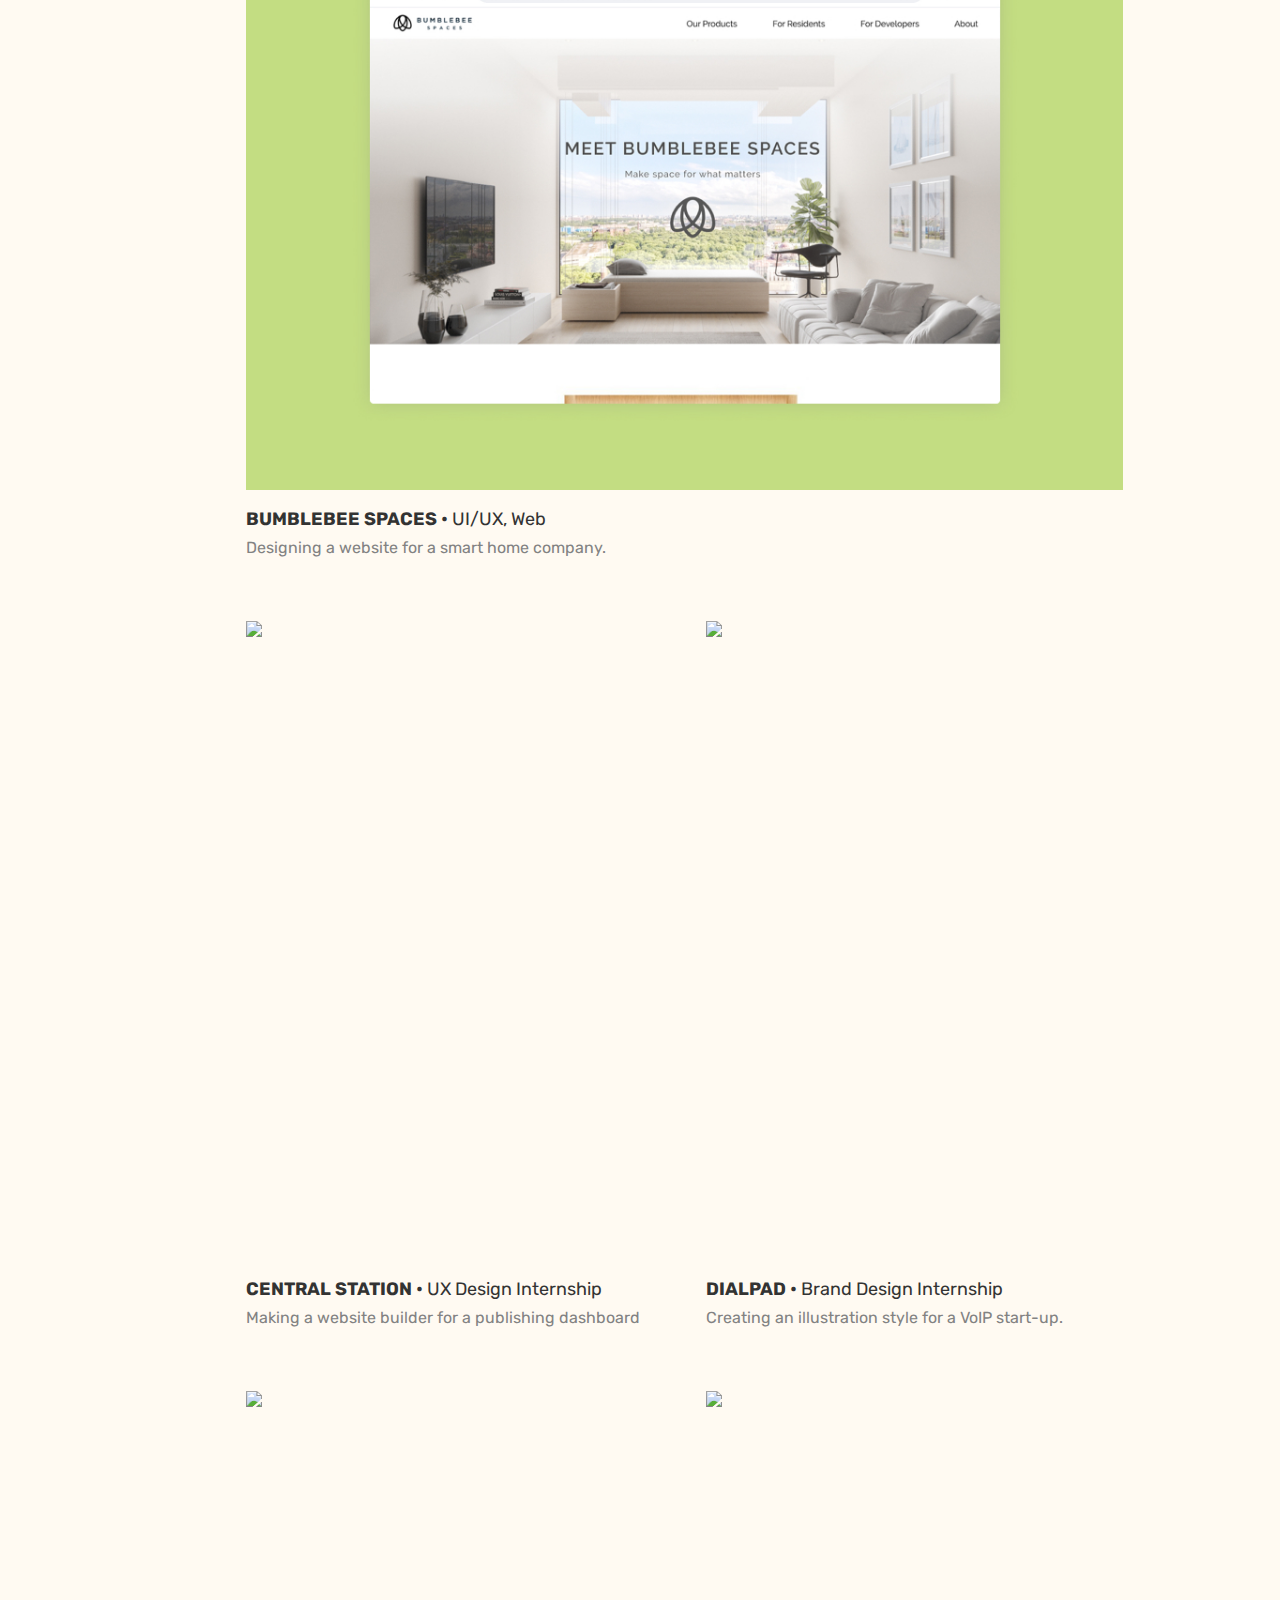
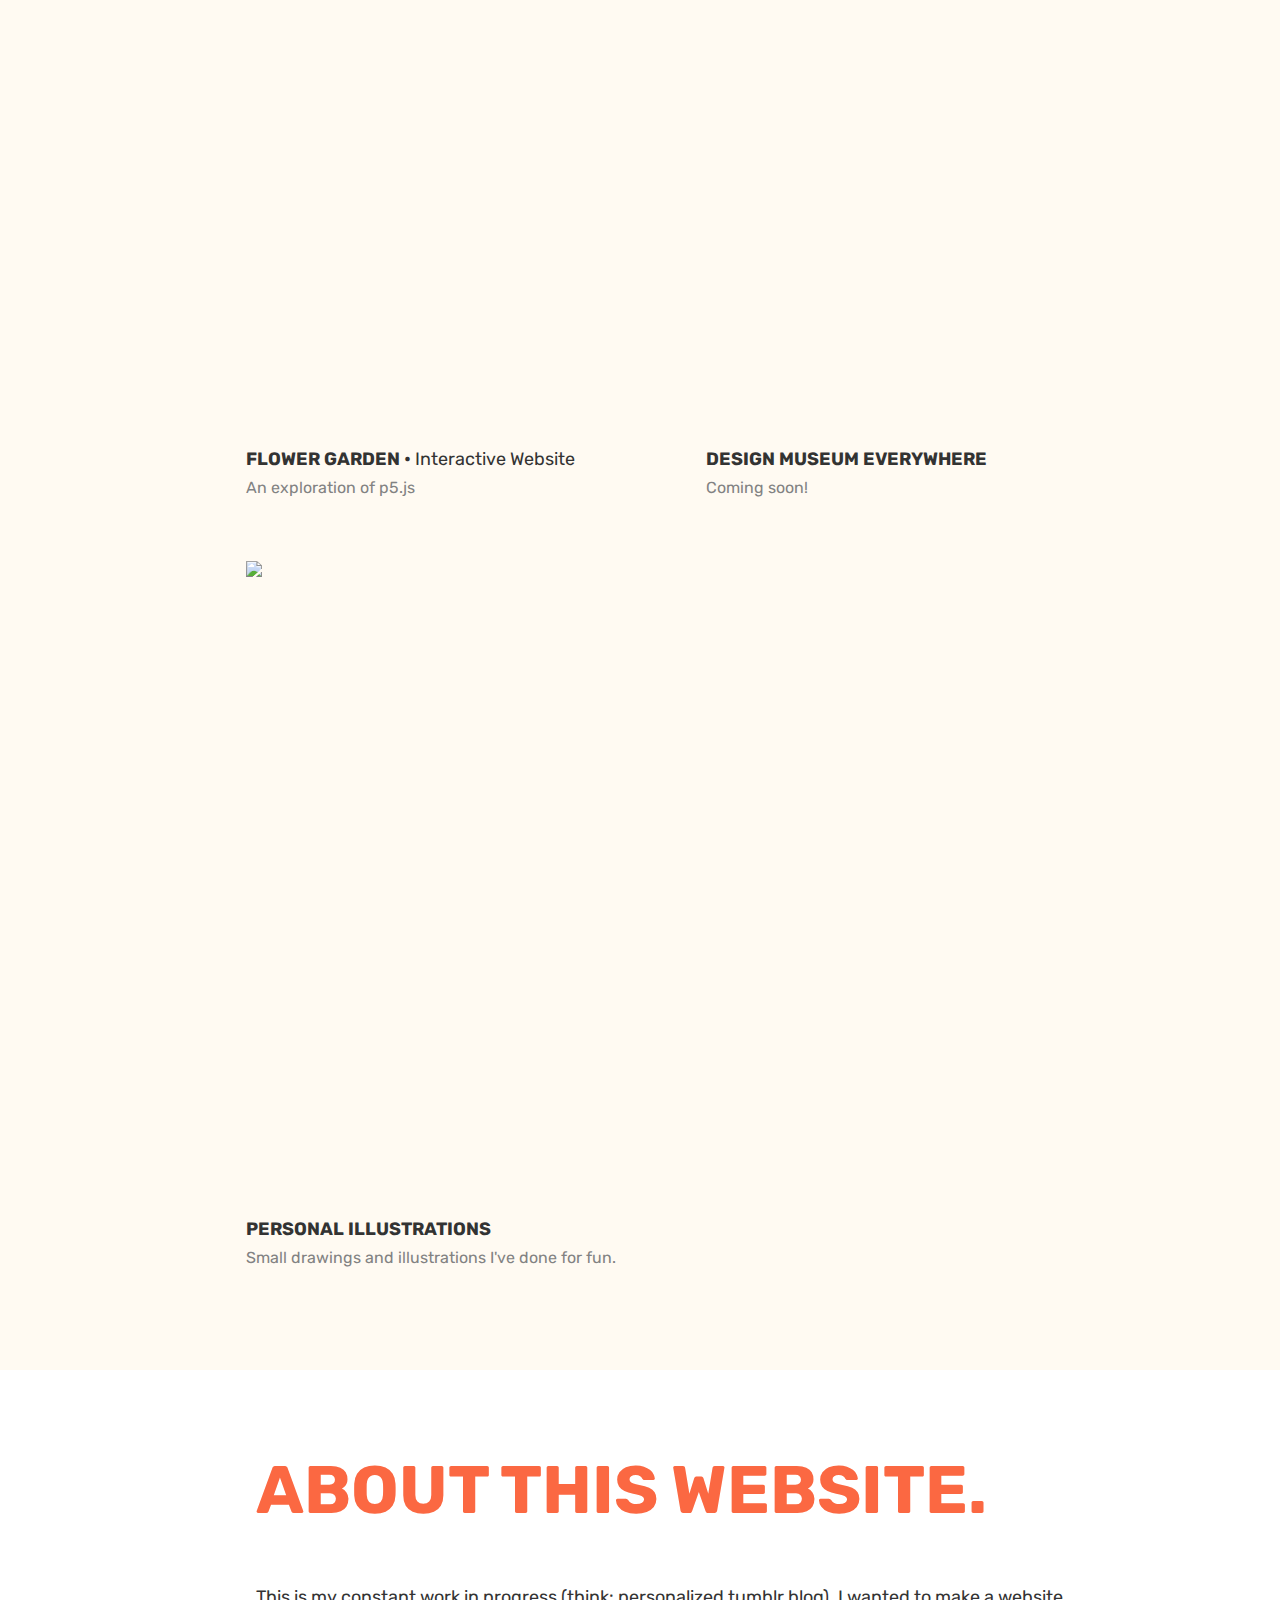
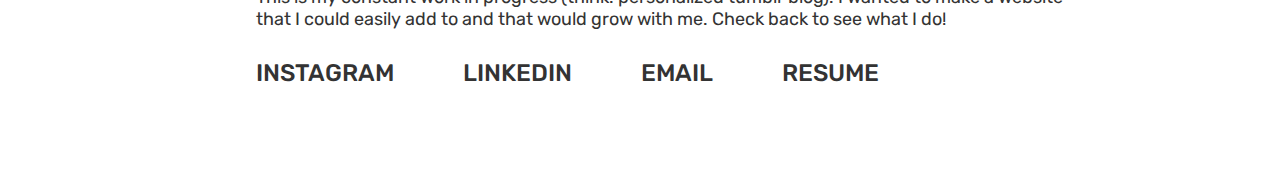
==== commit 10a9b7c9: "added an experiment" ====
--- a/index.html
+++ b/index.html
@@ -17,6 +17,7 @@
 
 	<script src="https://cdn.jsdelivr.net/npm/p5@1.1.9/lib/p5.js"></script>
     <script src="resources/js/sketch.js"></script>
+    <script src="resources/js/experiment.js"></script>
 </head>
 	<body>
 		<div id="loader">
@@ -34,7 +35,7 @@
 					<h1 class="inline">MIMI SHALF...</h1>
 				</div>
 				<p class="intro">
-					...is a designer and tinkerer looking for new ways to play!  She likes to design for educational experiences, explore random ideas, and constantly rebuild her portfolio website.  Currently remotely working, playing, and learning at home in Oakland, CA.     
+					...is a designer and tinkerer looking for new ways to play!  She likes to design for educational experiences, explore random ideas, and constantly rebuild her portfolio website.  Currently remotely working, playing, and learning with <a href="https://designmuseumfoundation.org/" target="_blank">Design Museum Everywhere</a>.     
 				</p>
 				<p class="intro">Check out my work below, or read a little bit more <span style="font-weight:500;color:#FB6842;"><a id="aboutunderline" href="aboutme.html">about me</a> ></span></p>
 			</div>
@@ -89,6 +90,15 @@
 									</div>
 								</a>
 							</div>
+							<div id="up" class="project uiux">
+								<a href="https://kmshalf.me/garden/" target="_blank">
+									<div class="img-hover-zoom"><img class="hero projelem" src="resources/img/gardencard.jpg"/></div>
+									<div class="desc projelem">
+										<p><span style="font-weight:700;">FLOWER GARDEN • </span> Interactive Website</p>
+										<p class="explanation">An exploration of p5.js</p>
+									</div>
+								</a>
+							</div>
 							<div id="dme" class="project education">
 								<div class="img-hover-zoom"><img class="hero projelem" src="resources/img/sdp_card.jpg"/></div>
 								<div class="desc projelem">
@@ -108,7 +118,7 @@
 						</div>
 					</div>
 					<div id="experiments">
-						<div id="workarea"><b>No experiments yet!  Check back later.</b></div>
+						<div id="workarea"></div>
 					</div>
 			</div>
 			<div class="footer-content container">
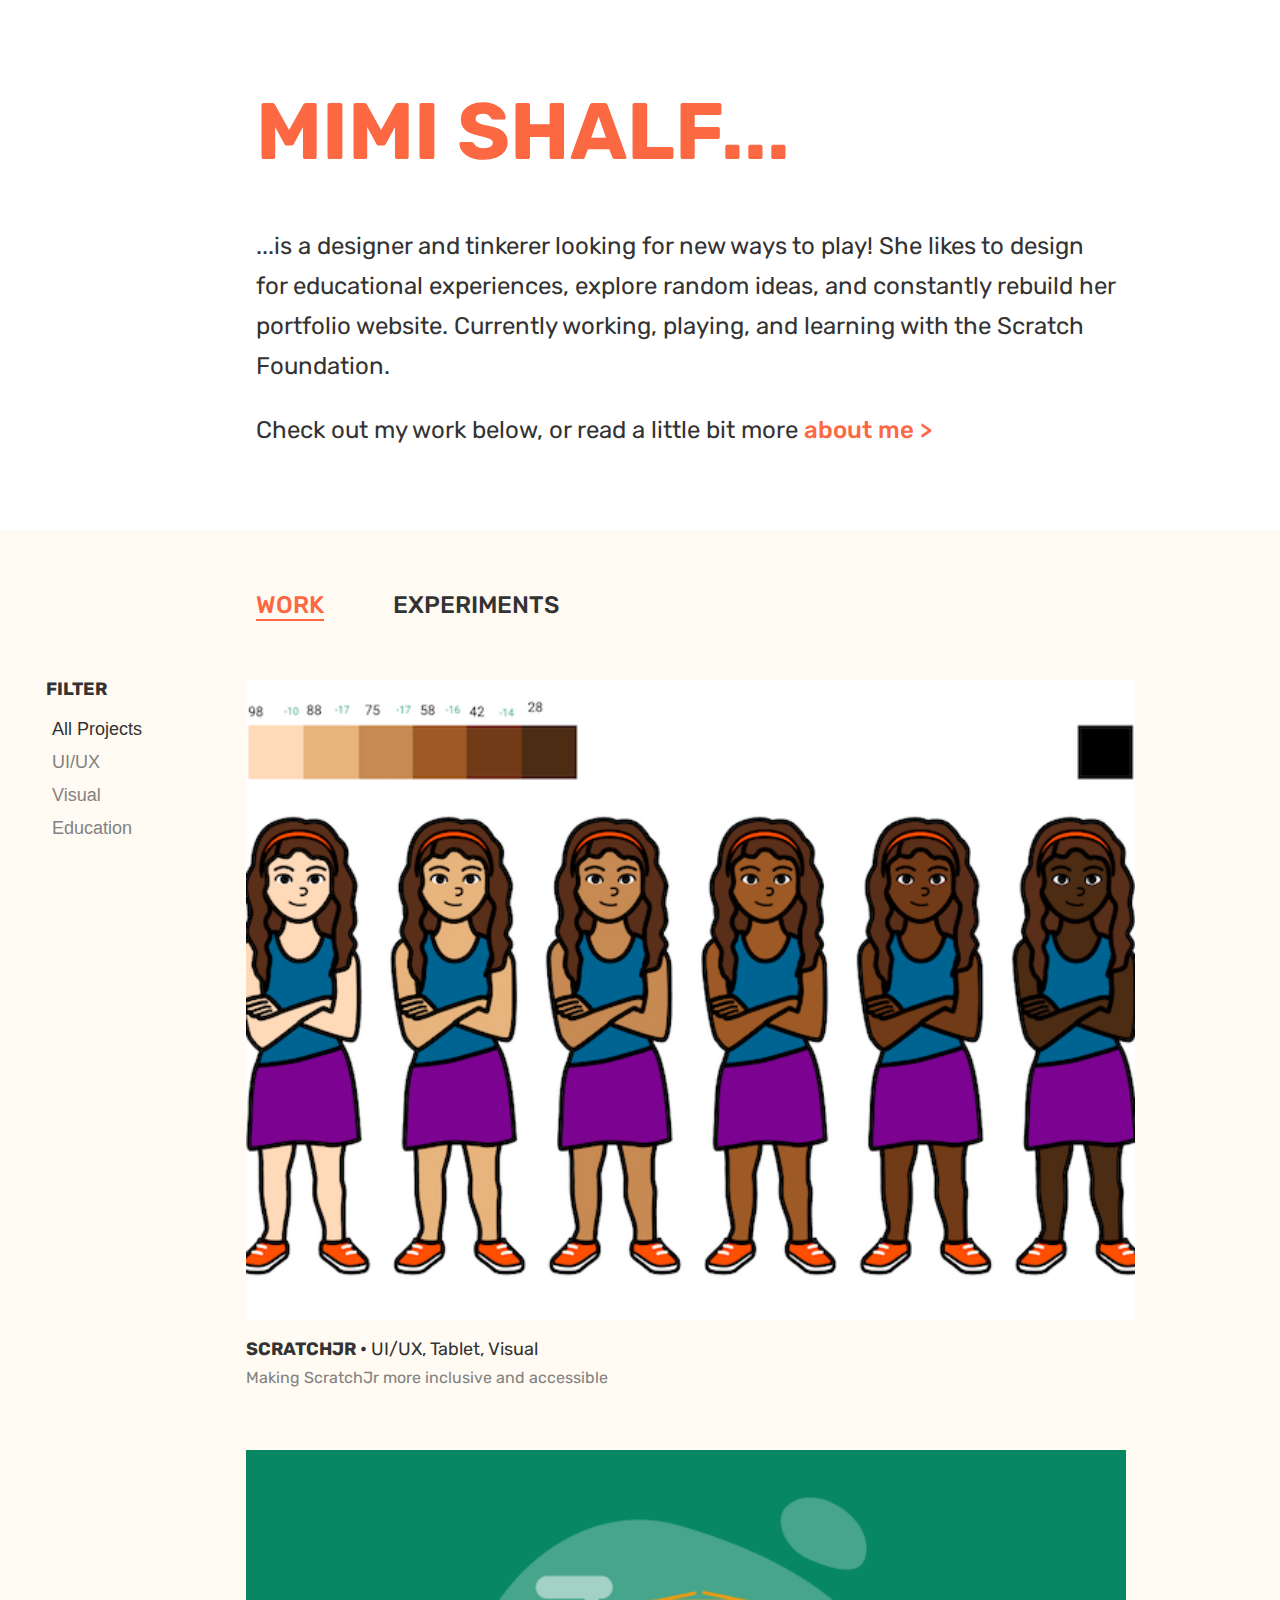
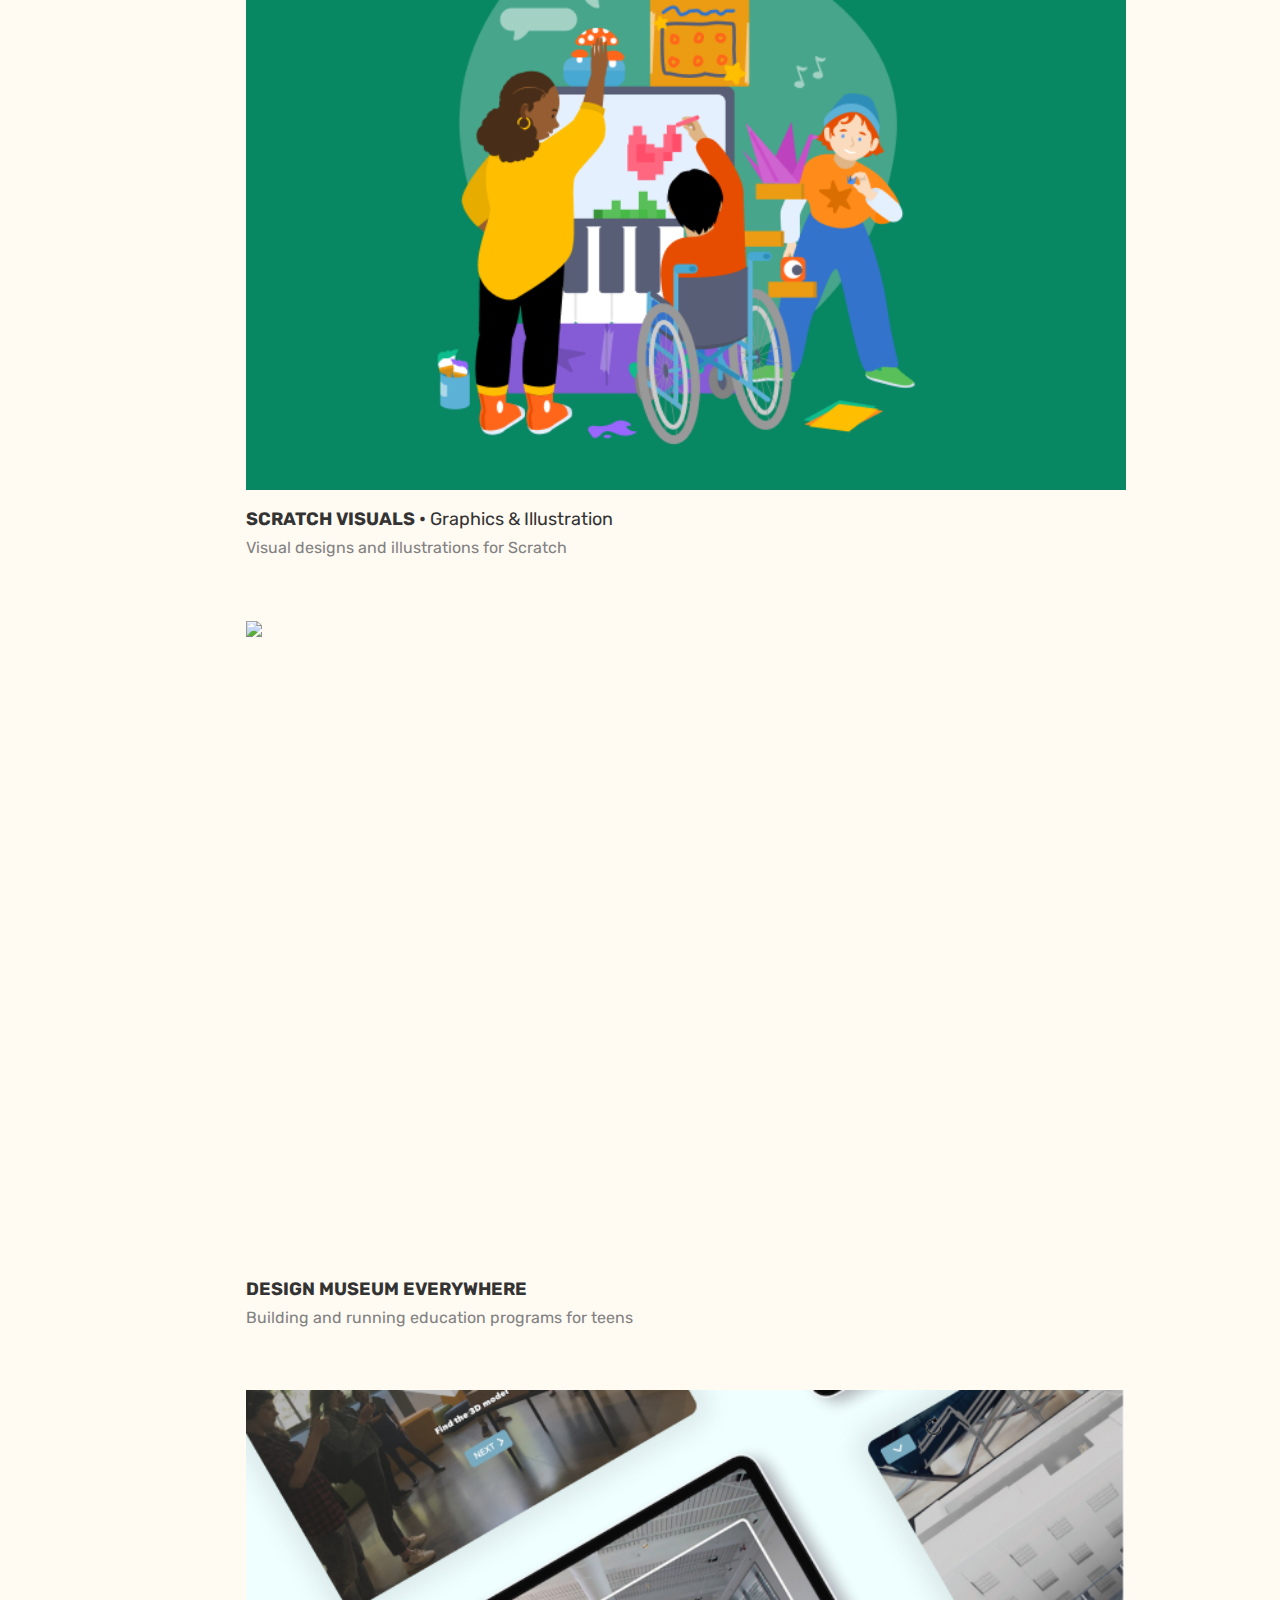
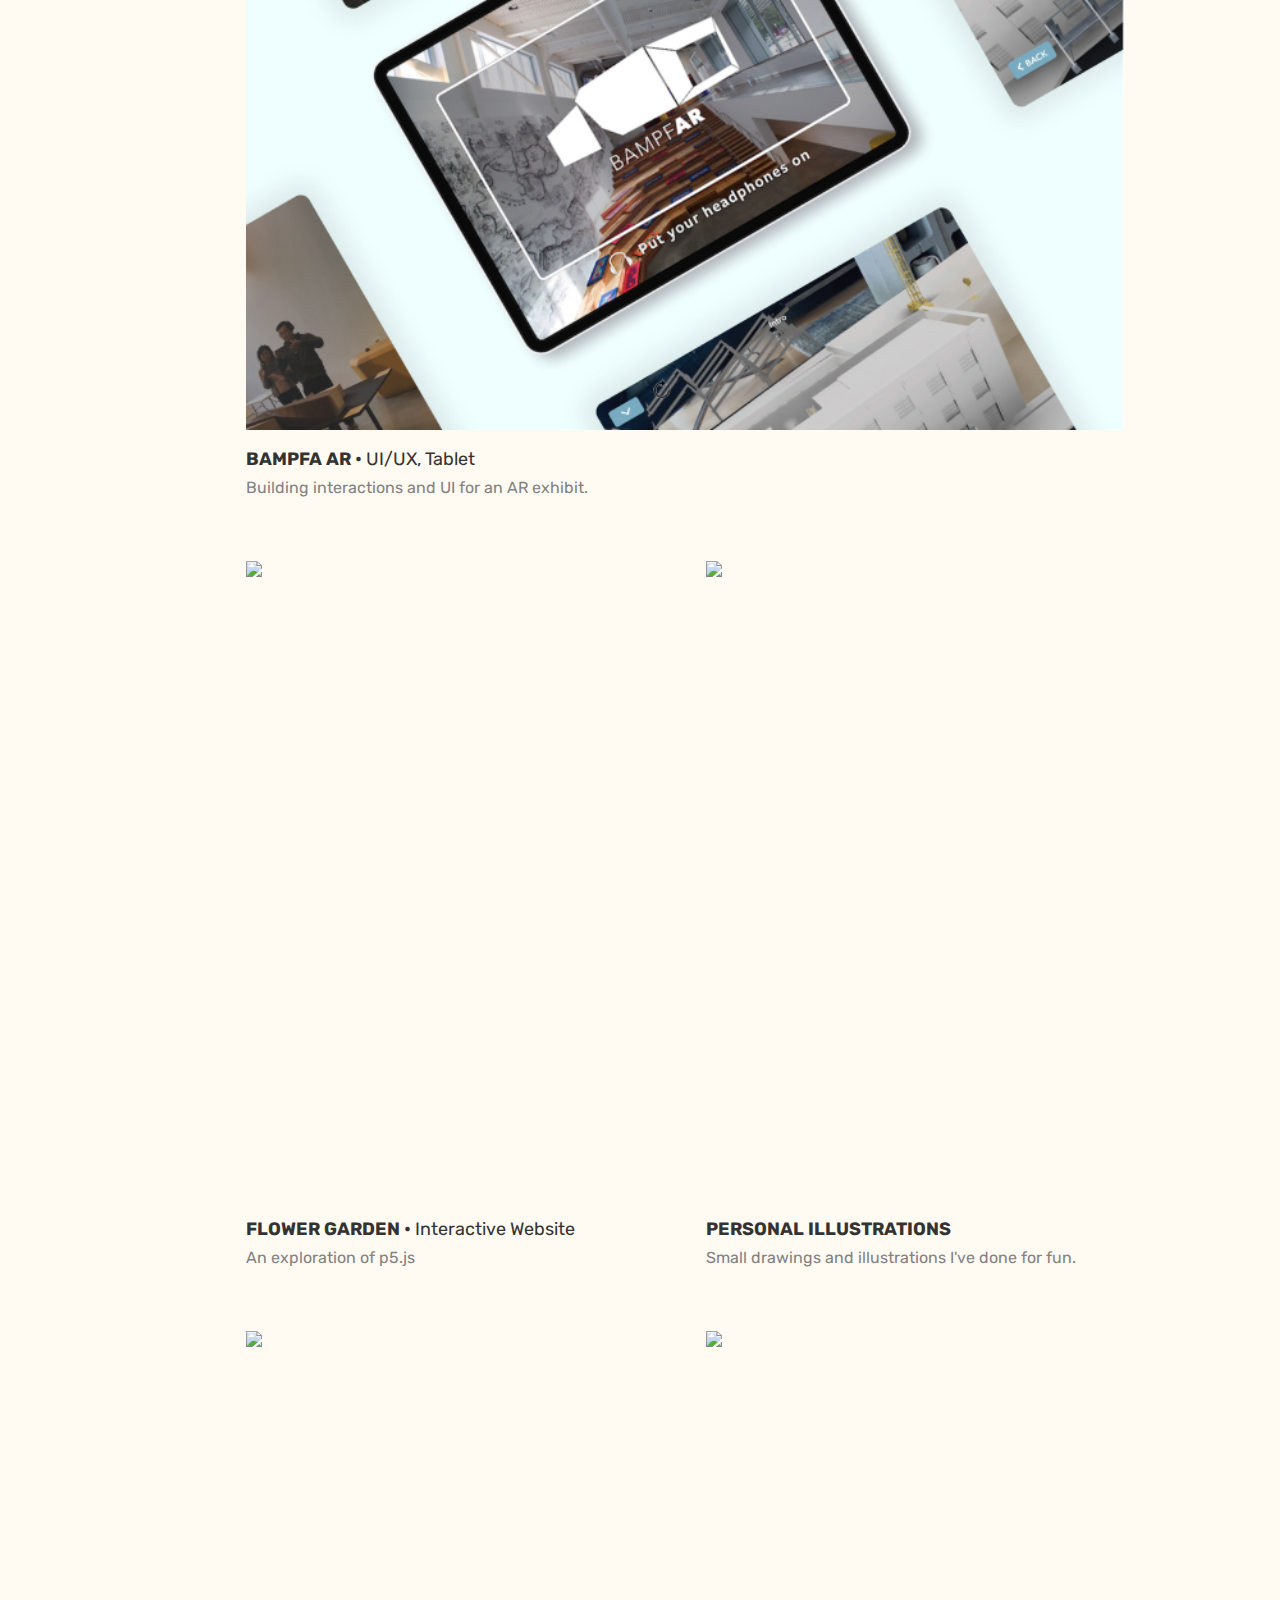
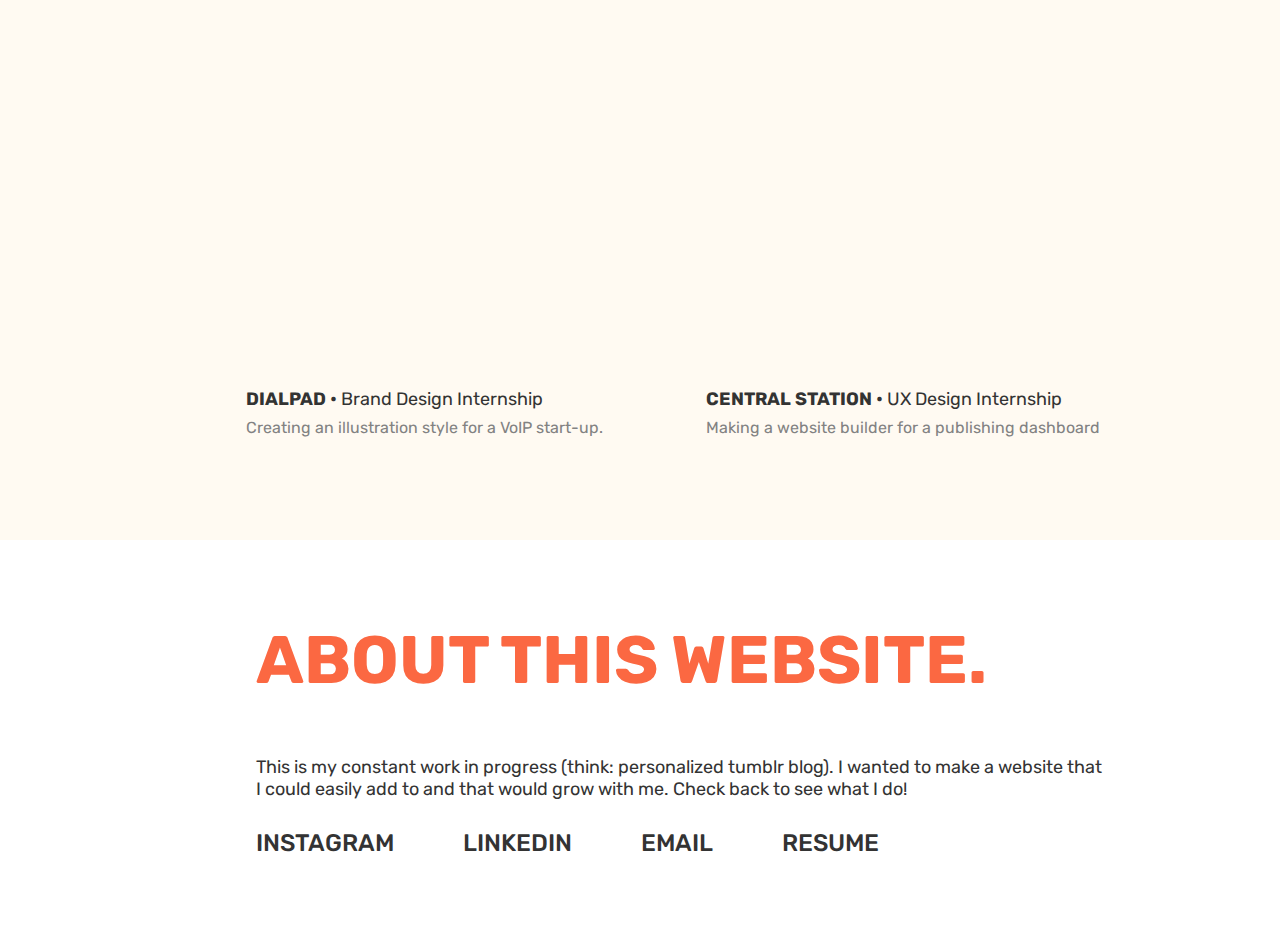
==== commit 14585d67: "added scratchjr, scratchvisuals, design museum, updated about me" ====
--- a/index.html
+++ b/index.html
@@ -17,7 +17,7 @@
 
 	<script src="https://cdn.jsdelivr.net/npm/p5@1.1.9/lib/p5.js"></script>
     <script src="resources/js/sketch.js"></script>
-    <script src="resources/js/experiment.js"></script>
+    <!-- <script src="resources/js/experiment.js"></script> -->
 </head>
 	<body>
 		<div id="loader">
@@ -35,7 +35,7 @@
 					<h1 class="inline">MIMI SHALF...</h1>
 				</div>
 				<p class="intro">
-					...is a designer and tinkerer looking for new ways to play!  She likes to design for educational experiences, explore random ideas, and constantly rebuild her portfolio website.  Currently remotely working, playing, and learning with <a href="https://designmuseumfoundation.org/" target="_blank">Design Museum Everywhere</a>.     
+					...is a designer and tinkerer looking for new ways to play!  She likes to design for educational experiences, explore random ideas, and constantly rebuild her portfolio website.  Currently working, playing, and learning with <a href="https://scratch.mit.edu/users/pamimus/" target="_blank">the Scratch Foundation</a>.     
 				</p>
 				<p class="intro">Check out my work below, or read a little bit more <span style="font-weight:500;color:#FB6842;"><a id="aboutunderline" href="aboutme.html">about me</a> ></span></p>
 			</div>
@@ -54,6 +54,42 @@
 						  <!-- <button class="btn" onclick="filterSelection('interactive')">Interactive</button> -->
 						</div>
 						<div id="projectcontainer">
+							<div id="scratchjr" class="project uiux">
+								<a href="scratchjr.html">
+									<div class="img-hover-zoom"><img class="hero projelem" src="resources/img/scratchjrcard.png"/></div>
+									<div class="desc projelem">
+										<p><span style="font-weight:700;">SCRATCHJR • </span>UI/UX, Tablet, Visual</p>
+										<p class="explanation">Making ScratchJr more inclusive and accessible</p>
+									</div>
+								</a>
+							</div>
+							<!-- <div id="scratchonboarding" class="project uiux">
+								<a href="scratchonboarding.html">
+									<div class="img-hover-zoom"><img class="hero projelem" src="resources/img/scratcheronboardingcard.png"/></div>
+									<div class="desc projelem">
+										<p><span style="font-weight:700;">SCRATCHER ONBOARDING • </span>UI/UX</p>
+										<p class="explanation">Updating the New Scratcher to Scratcher transition</p>
+									</div>
+								</a>
+							</div> -->
+							<div id="scratchvisuals" class="project visual">
+								<a href="scratchvisuals.html">
+									<div class="img-hover-zoom"><img class="hero projelem" src="resources/img/scratchvisualscard.png"/></div>
+									<div class="desc projelem">
+										<p><span style="font-weight:700;">SCRATCH VISUALS • </span>Graphics & Illustration</p>
+										<p class="explanation">Visual designs and illustrations for Scratch</p>
+									</div>
+								</a>
+							</div>
+							<div id="dme" class="project education">
+								<a href="designmuseum.html">
+									<div class="img-hover-zoom"><img class="hero projelem" src="resources/img/sdp_card.jpg"/></div>
+									<div class="desc projelem">
+										<p><span style="font-weight:700;">DESIGN MUSEUM EVERYWHERE</span></p>
+										<p class="explanation">Building and running education programs for teens</p>
+									</div>
+								</a>
+							</div>
 							<div id="bampfa" class="project uiux">
 								<a href="bampfaar.html">
 									<div class="img-hover-zoom"><img class="hero projelem" src="resources/img/bampfacard.jpg"/></div>
@@ -63,21 +99,21 @@
 									</div>
 								</a>
 							</div>
-							<div id="bbbspaces" class="project uiux">
-								<a href="bumblebeespaces.html">
-									<div class="img-hover-zoom"><img class="hero projelem" src="resources/img/bbspacescard.jpg"/></div>
+							<div id="flowergarden" class="project uiux">
+								<a href="https://kmshalf.me/garden/" target="_blank">
+									<div class="img-hover-zoom"><img class="hero projelem" src="resources/img/gardencard.jpg"/></div>
 									<div class="desc projelem">
-										<p><span style="font-weight:700;">BUMBLEBEE SPACES • </span> UI/UX, Web</p>
-										<p class="explanation">Designing a website for a smart home company.</p>
+										<p><span style="font-weight:700;">FLOWER GARDEN • </span> Interactive Website</p>
+										<p class="explanation">An exploration of p5.js</p>
 									</div>
 								</a>
 							</div>
-							<div id="up" class="project uiux">
-								<a href="ubiquitypress.html">
-									<div class="img-hover-zoom"><img class="hero projelem" src="resources/img/upcard.jpg"/></div>
+							<div id="dme" class="project visual">
+								<a href="illustrations.html">
+									<div class="img-hover-zoom"><img class="hero projelem" src="resources/img/illustrationscard.jpg"/></div>
 									<div class="desc projelem">
-										<p><span style="font-weight:700;">CENTRAL STATION • </span> UX Design Internship</p>
-										<p class="explanation">Making a website builder for a publishing dashboard</p>
+										<p><span style="font-weight:700;">PERSONAL ILLUSTRATIONS</span></p>
+										<p class="explanation">Small drawings and illustrations I've done for fun.</p>
 									</div>
 								</a>
 							</div>
@@ -90,28 +126,21 @@
 									</div>
 								</a>
 							</div>
-							<div id="up" class="project uiux">
-								<a href="https://kmshalf.me/garden/" target="_blank">
-									<div class="img-hover-zoom"><img class="hero projelem" src="resources/img/gardencard.jpg"/></div>
+							<!-- <div id="bbbspaces" class="project uiux">
+								<a href="bumblebeespaces.html">
+									<div class="img-hover-zoom"><img class="hero projelem" src="resources/img/bbspacescard.jpg"/></div>
 									<div class="desc projelem">
-										<p><span style="font-weight:700;">FLOWER GARDEN • </span> Interactive Website</p>
-										<p class="explanation">An exploration of p5.js</p>
+										<p><span style="font-weight:700;">BUMBLEBEE SPACES • </span> UI/UX, Web</p>
+										<p class="explanation">Designing a website for a smart home company.</p>
 									</div>
 								</a>
-							</div>
-							<div id="dme" class="project education">
-								<div class="img-hover-zoom"><img class="hero projelem" src="resources/img/sdp_card.jpg"/></div>
-								<div class="desc projelem">
-									<p><span style="font-weight:700;">DESIGN MUSEUM EVERYWHERE</span></p>
-									<p class="explanation">Coming soon!</p>
-								</div>
-							</div>
-							<div id="dme" class="project visual">
-								<a href="illustrations.html">
-									<div class="img-hover-zoom"><img class="hero projelem" src="resources/img/illustrationscard.jpg"/></div>
+							</div> -->
+							<div id="up" class="project uiux">
+								<a href="ubiquitypress.html">
+									<div class="img-hover-zoom"><img class="hero projelem" src="resources/img/upcard.jpg"/></div>
 									<div class="desc projelem">
-										<p><span style="font-weight:700;">PERSONAL ILLUSTRATIONS</span></p>
-										<p class="explanation">Small drawings and illustrations I've done for fun.</p>
+										<p><span style="font-weight:700;">CENTRAL STATION • </span> UX Design Internship</p>
+										<p class="explanation">Making a website builder for a publishing dashboard</p>
 									</div>
 								</a>
 							</div>
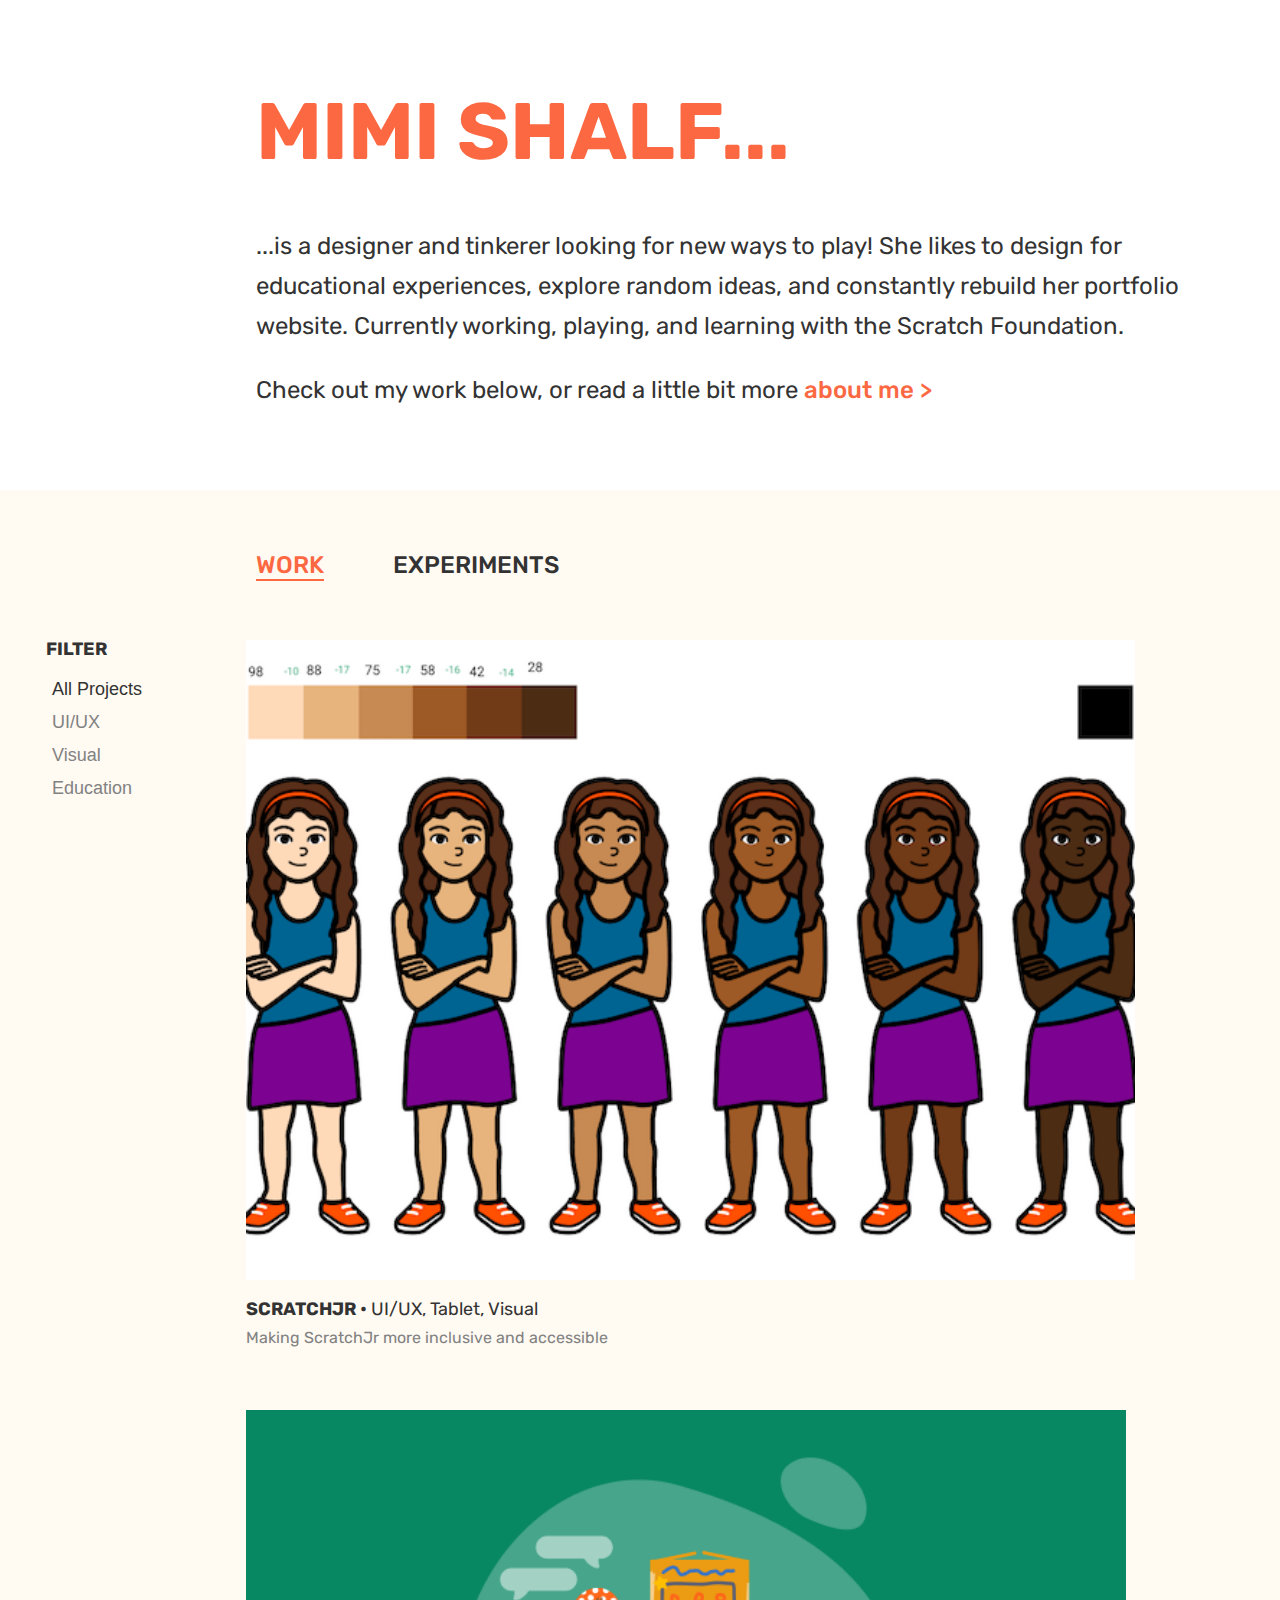
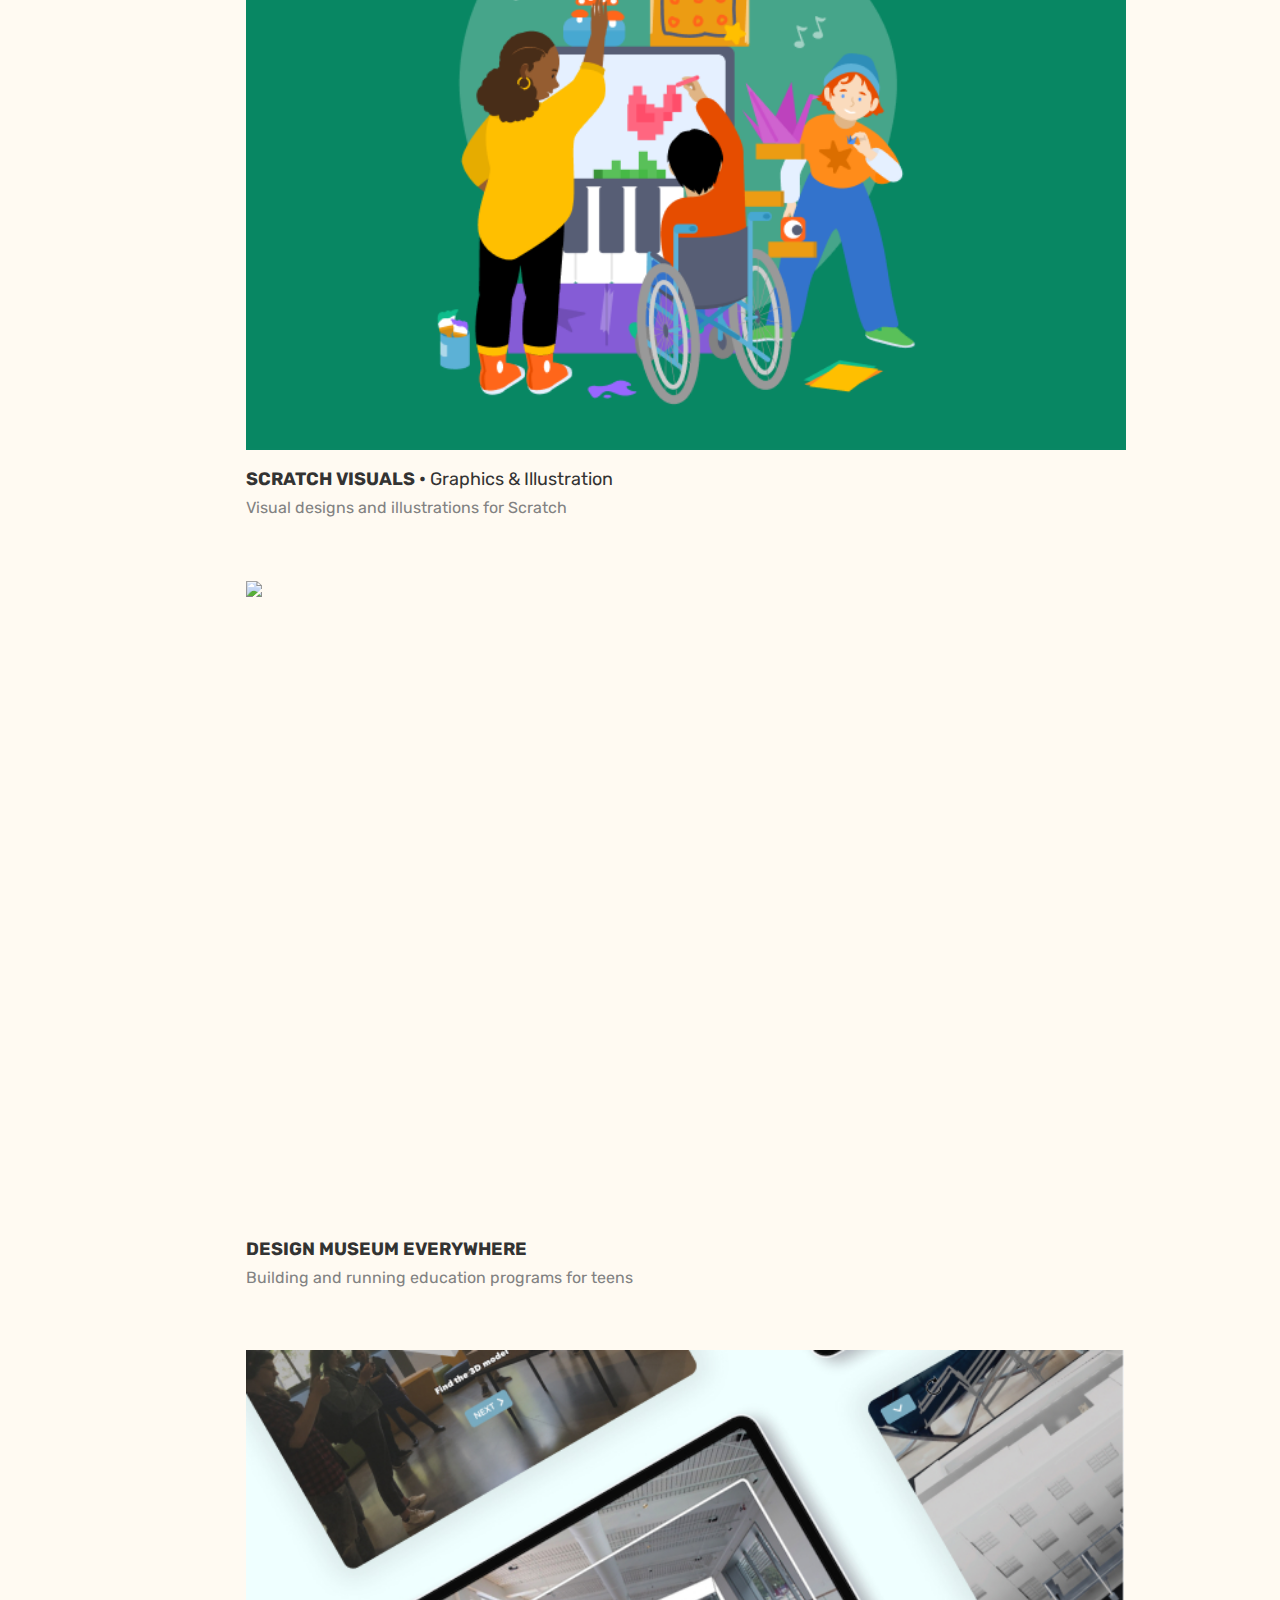
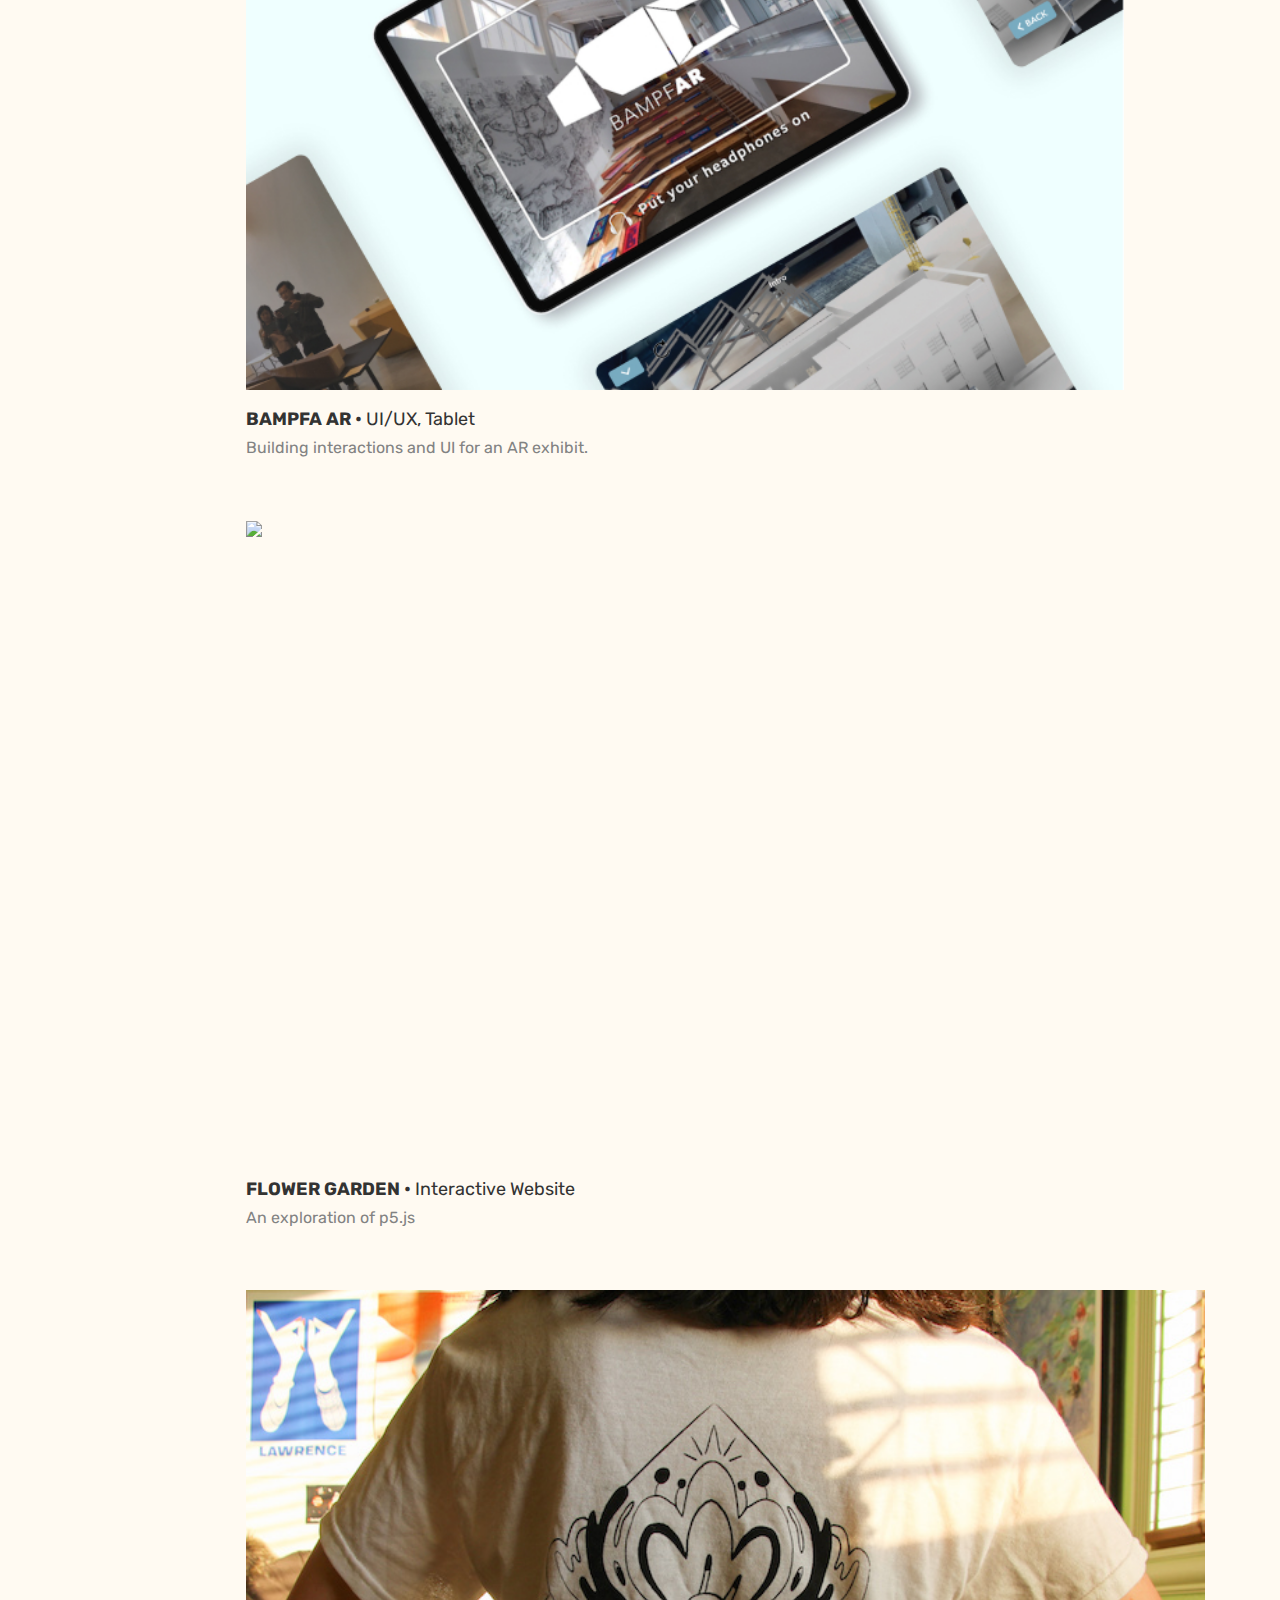
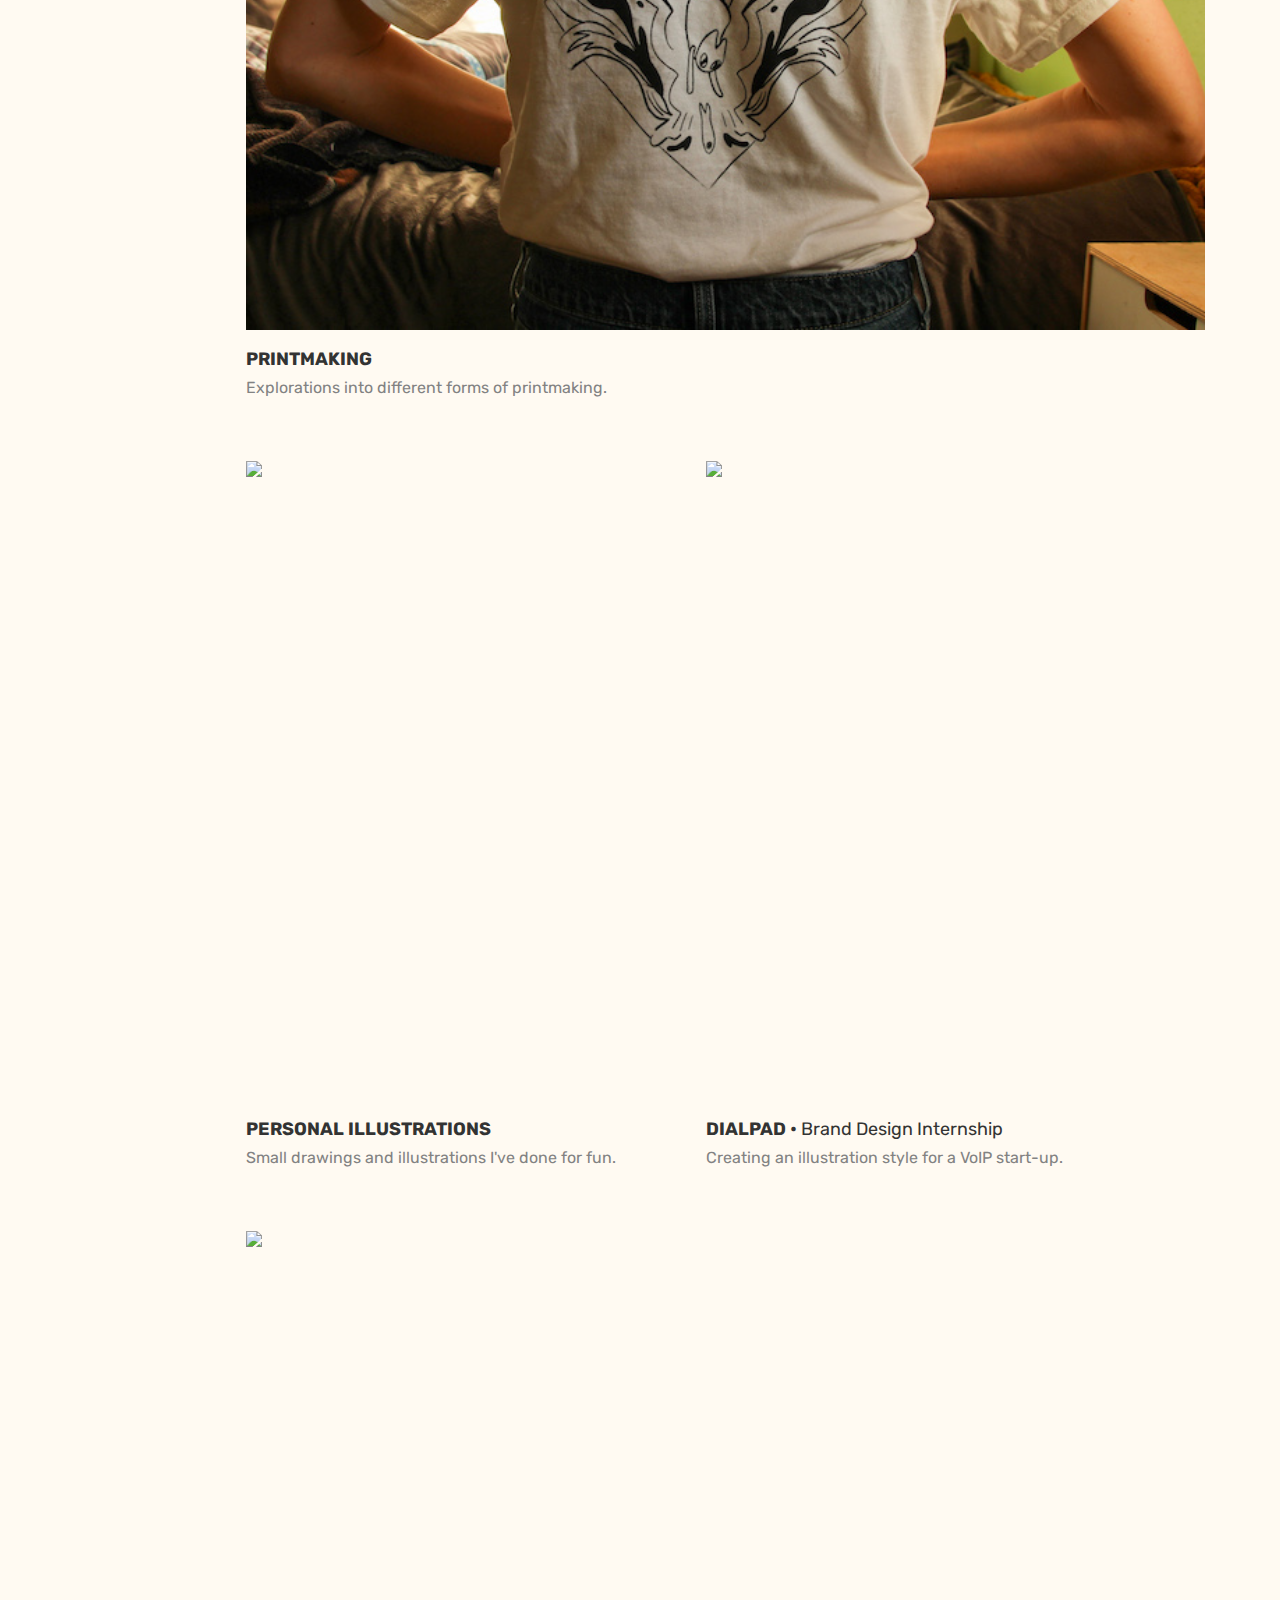
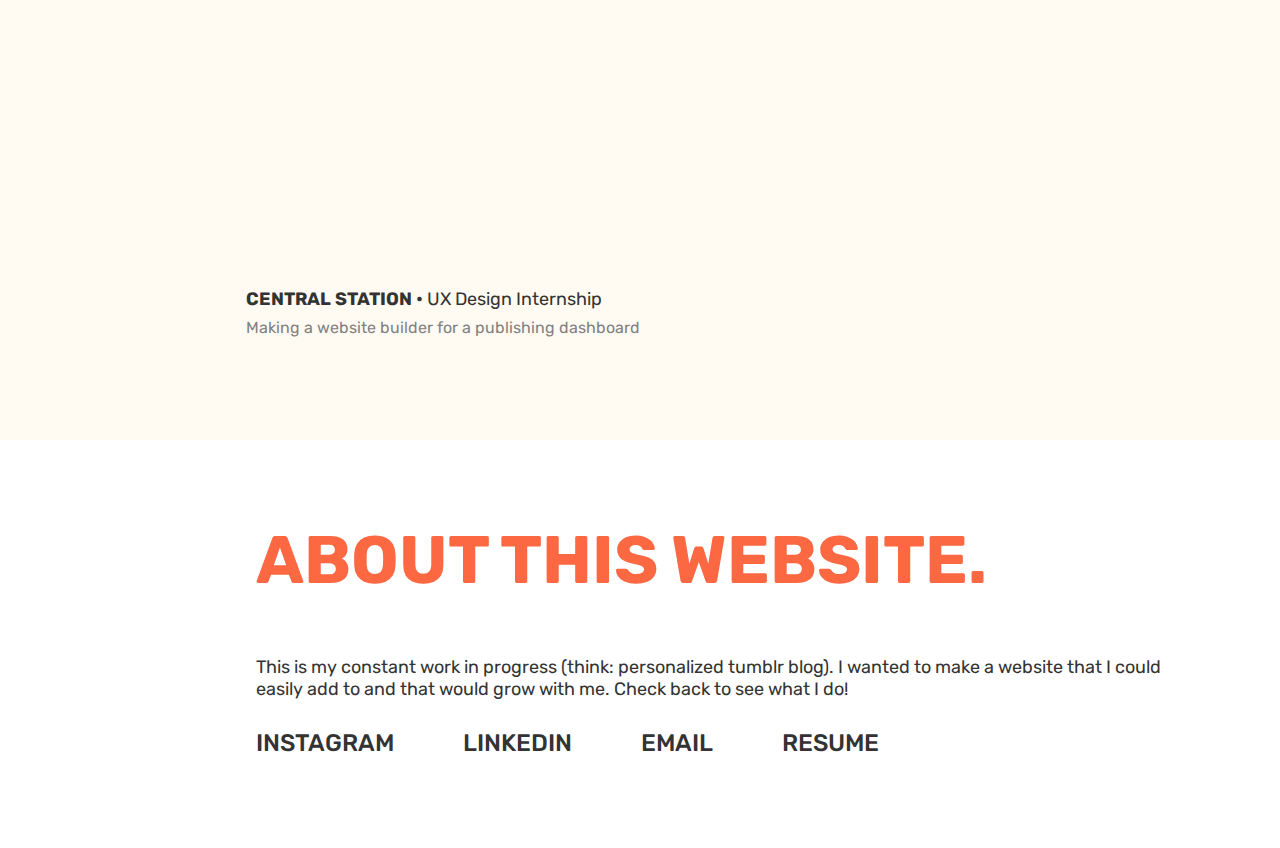
==== commit aa56e769: "added printmaking and updated about me" ====
--- a/index.html
+++ b/index.html
@@ -109,6 +109,15 @@
 								</a>
 							</div>
 							<div id="dme" class="project visual">
+								<a href="printmaking.html">
+									<div class="img-hover-zoom"><img class="hero projelem" src="resources/img/printscard.JPG"/></div>
+									<div class="desc projelem">
+										<p><span style="font-weight:700;">PRINTMAKING</span></p>
+										<p class="explanation">Explorations into different forms of printmaking.</p>
+									</div>
+								</a>
+							</div>
+							<div id="dme" class="project visual">
 								<a href="illustrations.html">
 									<div class="img-hover-zoom"><img class="hero projelem" src="resources/img/illustrationscard.jpg"/></div>
 									<div class="desc projelem">
